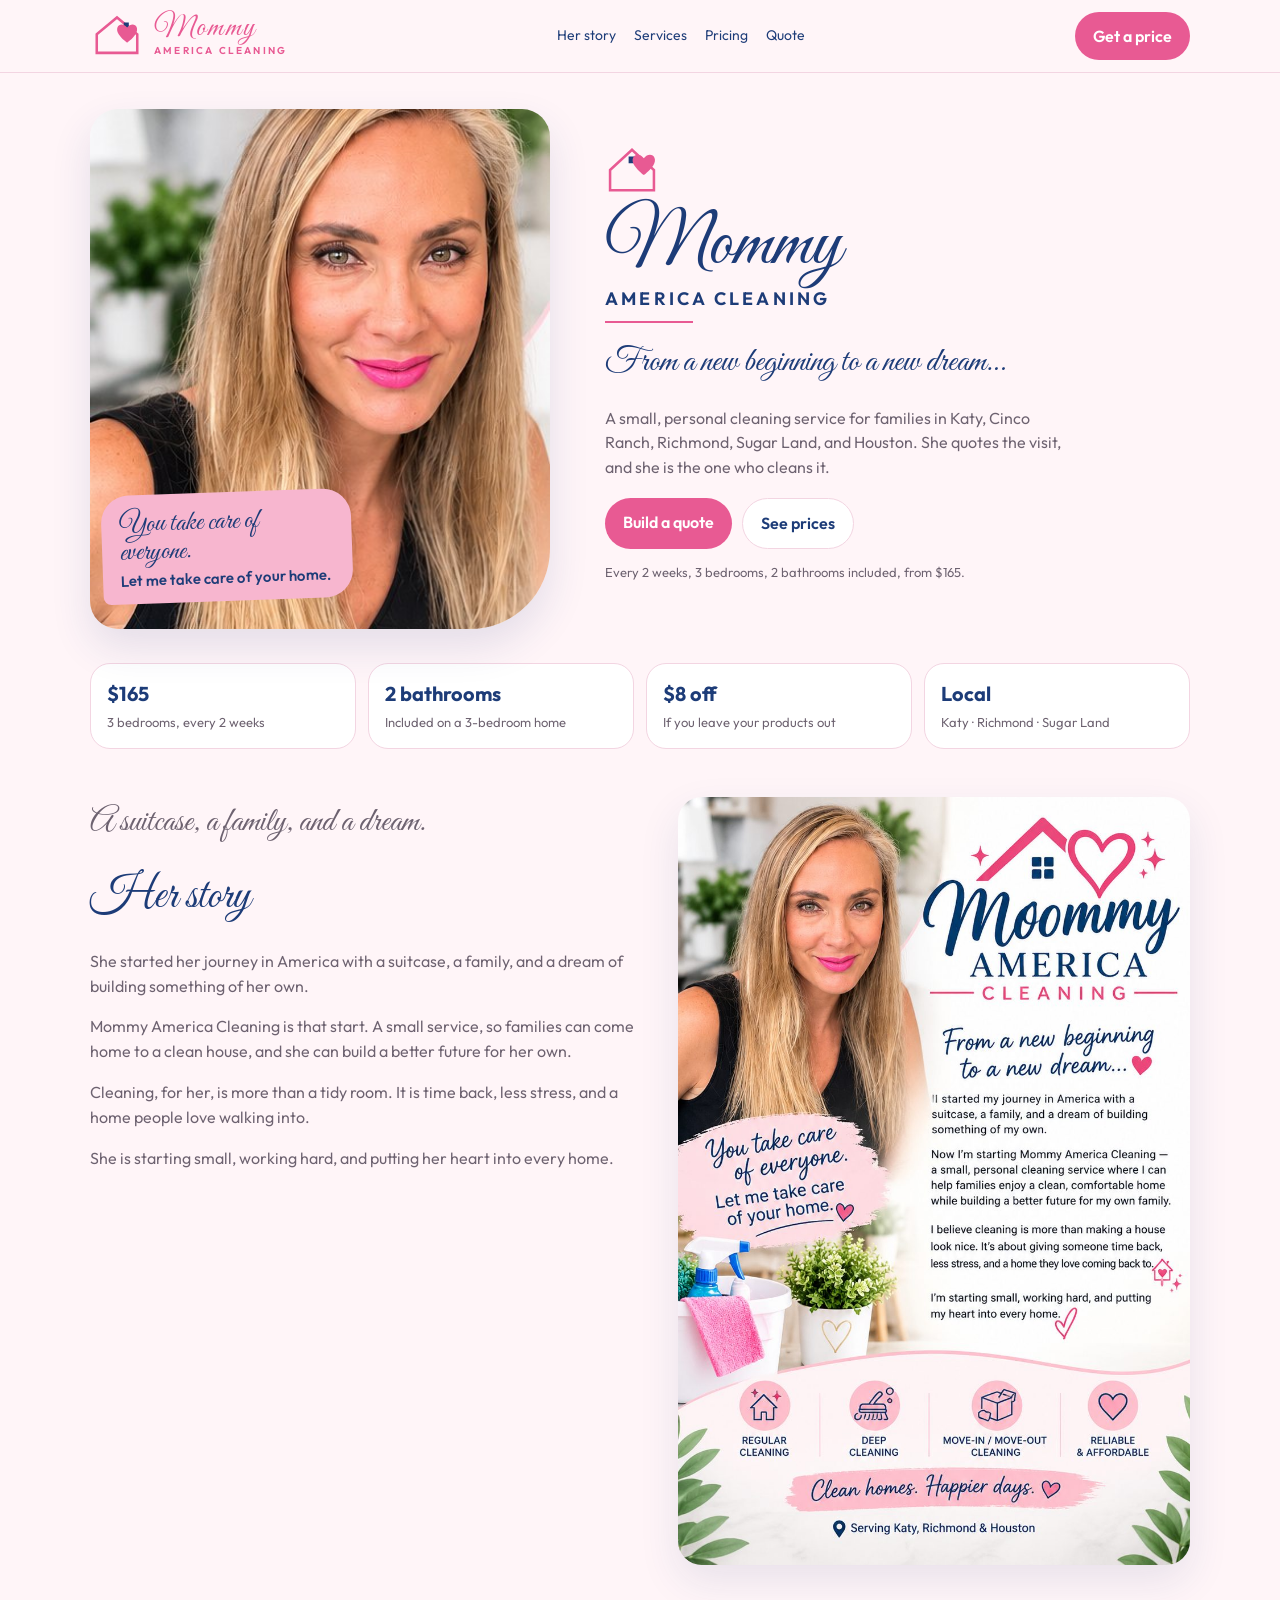
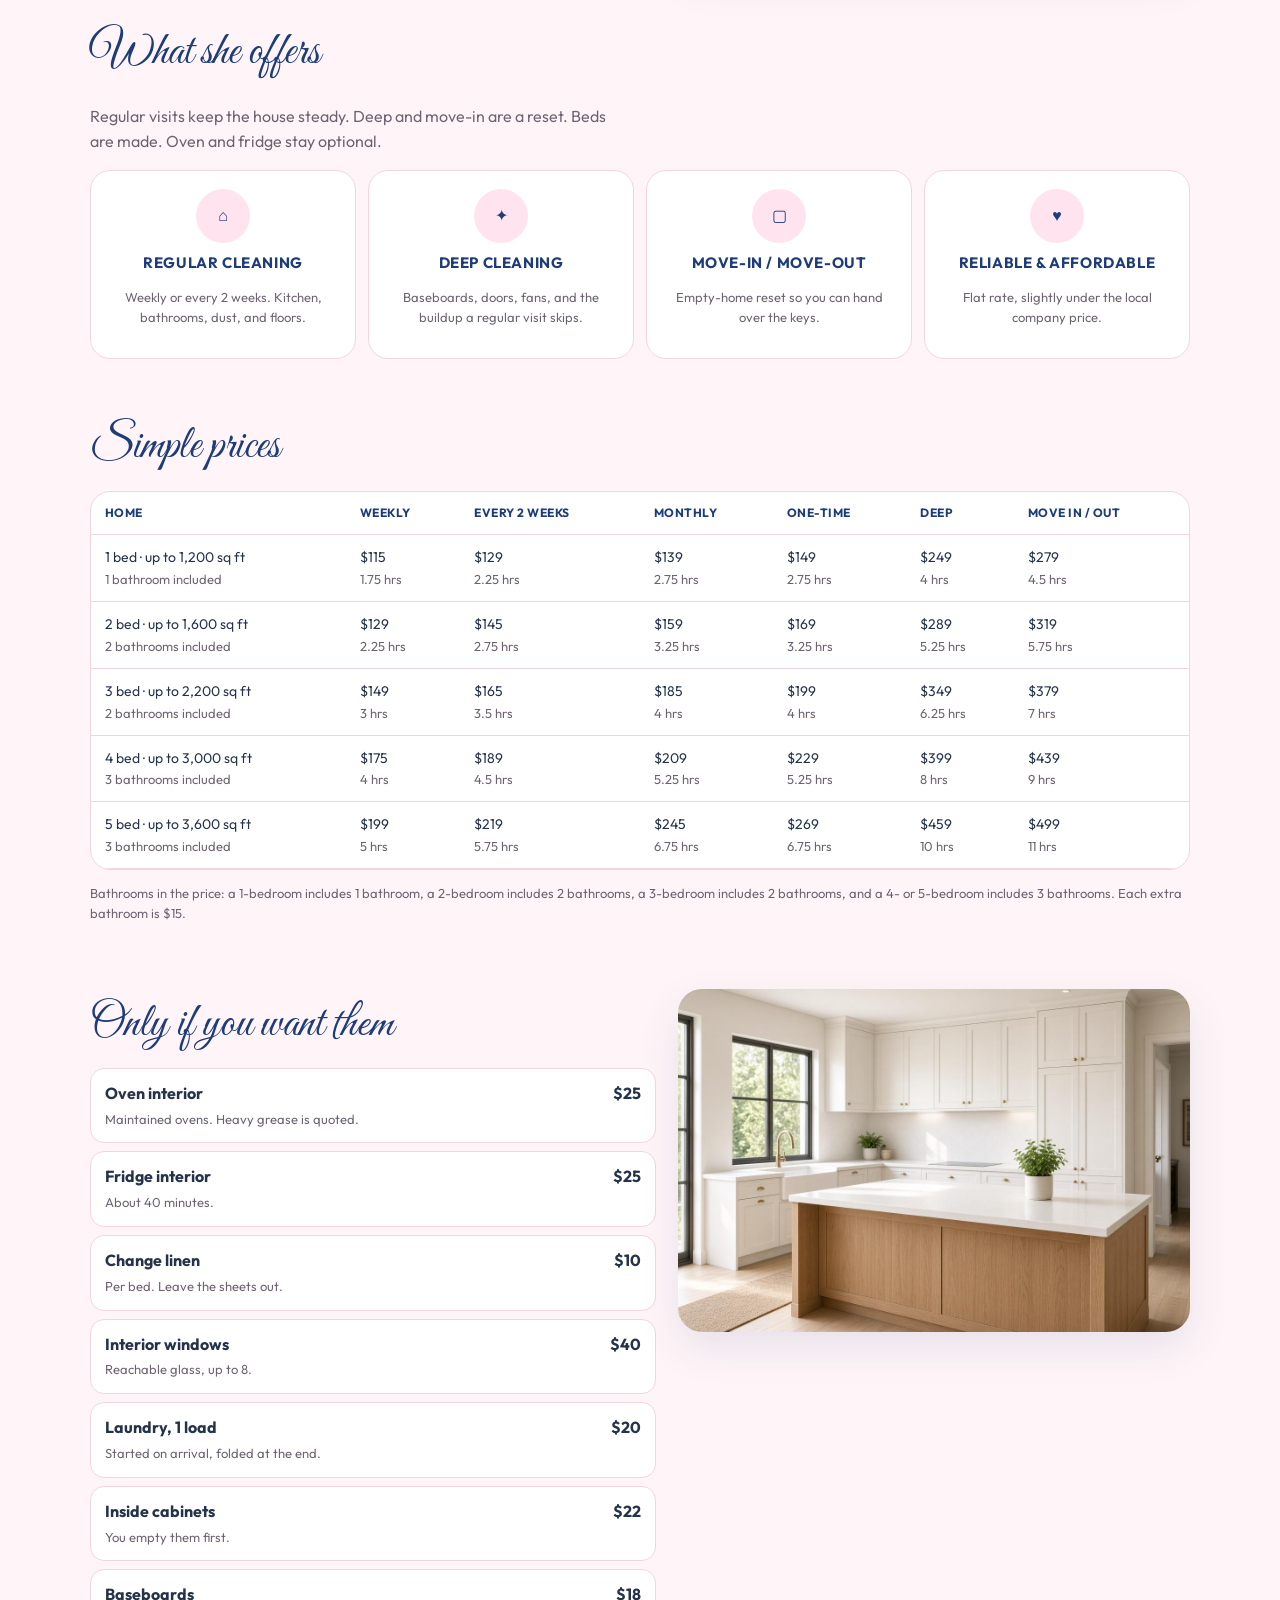
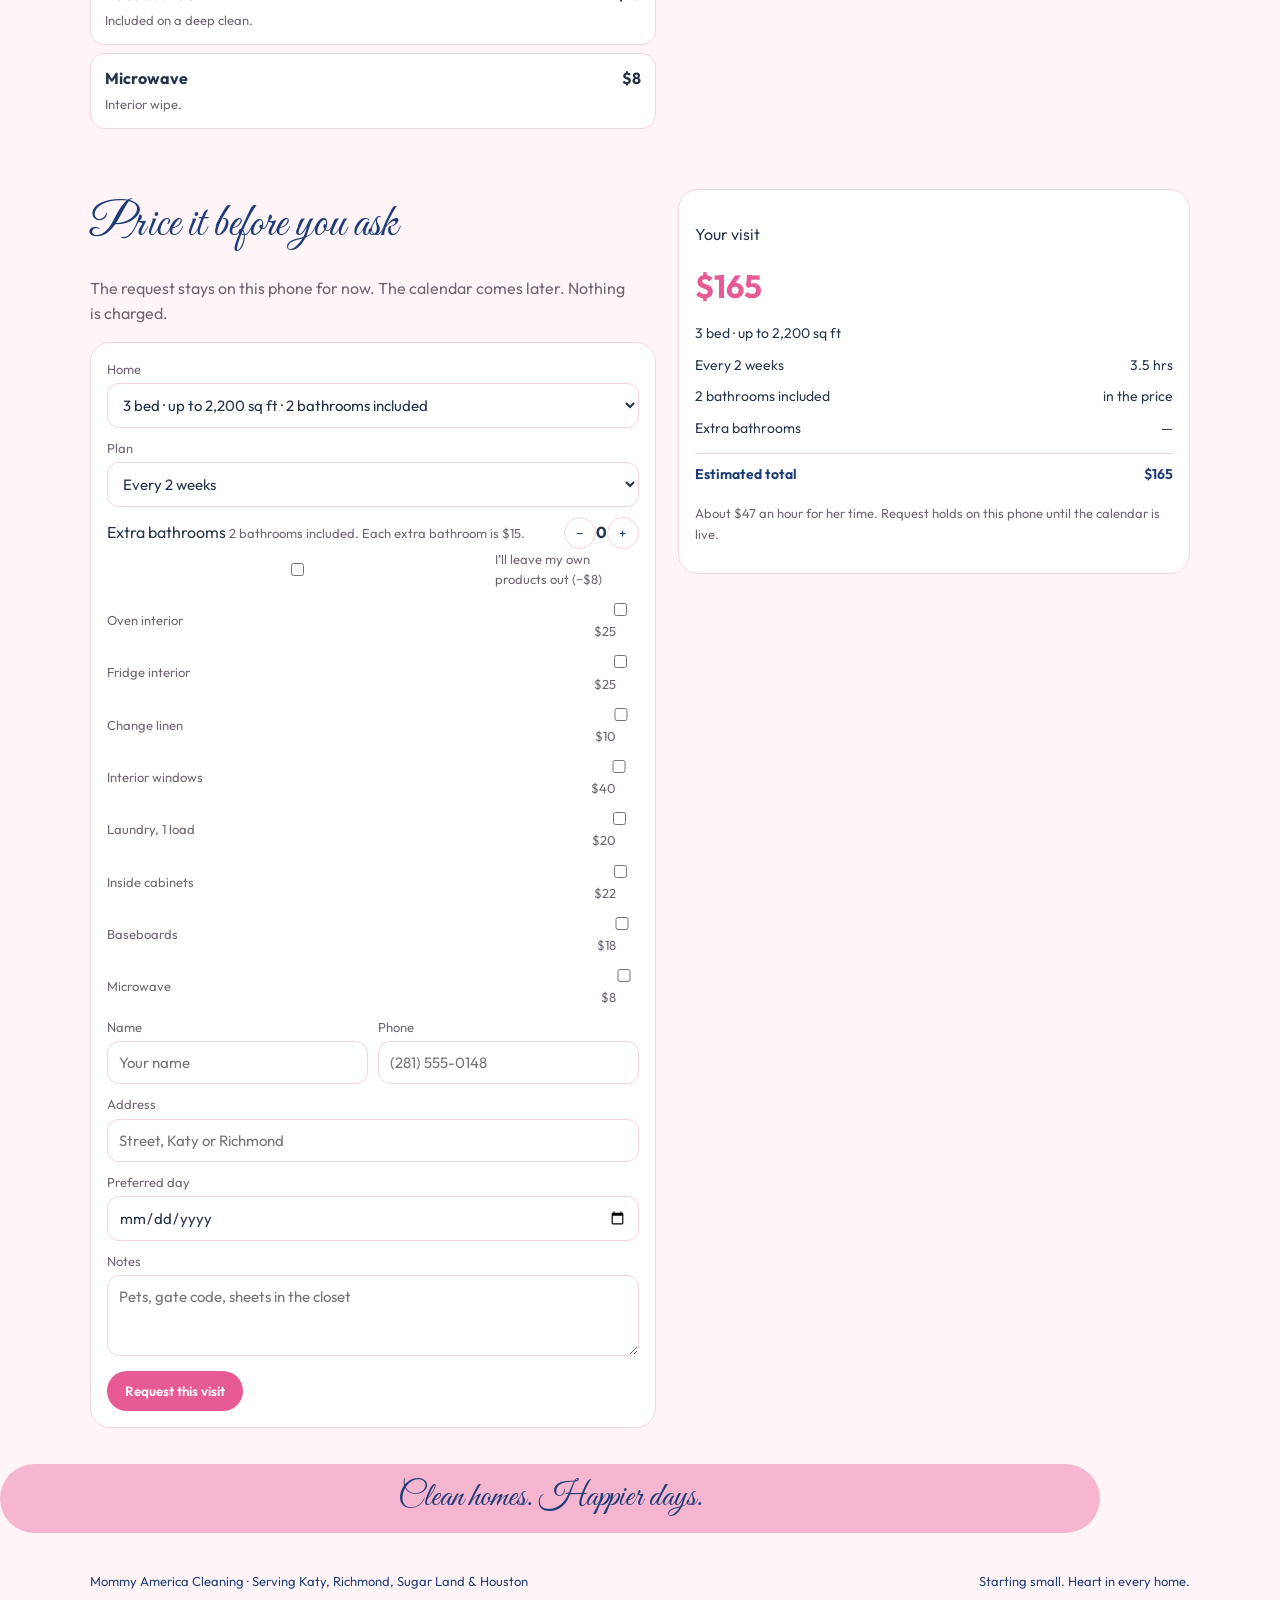
==== index.html @ f6c6588c "Theme the site to the Mommy America Cleaning flyer" ====
<!DOCTYPE html>
<html lang="en">
<head>
<meta charset="UTF-8" />
<meta name="viewport" content="width=device-width, initial-scale=1" />
<title>Mommy America Cleaning — Katy, Richmond, Sugar Land</title>
<meta name="description" content="A small personal cleaning service in Katy, Richmond, Sugar Land, and Houston. Regular, deep, and move-in cleaning by the person who shows up." />
<link rel="preconnect" href="https://fonts.googleapis.com" />
<link href="https://fonts.googleapis.com/css2?family=Great+Vibes&family=Outfit:wght@360;480;560;650&display=swap" rel="stylesheet" />
<link rel="stylesheet" href="styles.css" />
</head>
<body>
<header class="nav">
  <div class="wrap nav-inner">
    <a class="brand" href="#top">
      <svg class="mark" viewBox="0 0 64 64" aria-hidden="true"><path d="M8 30 32 10l24 20v22H8V30Z" fill="none" stroke="#e85a93" stroke-width="3"/><path d="M40 16h6v8h-6z" fill="#1d3c78"/><path d="M44 22c6-8 16-2 10 8-4 6-10 10-10 10s-6-4-10-10c-6-10 4-16 10-8Z" fill="#e85a93"/></svg>
      <span><strong>Mommy</strong><span>AMERICA CLEANING</span></span>
    </a>
    <nav class="links">
      <a href="#story">Her story</a>
      <a href="#plans">Services</a>
      <a href="#pricing">Pricing</a>
      <a href="#quote">Quote</a>
    </nav>
    <a class="btn pink" href="#quote">Get a price</a>
  </div>
</header>

<main id="top">
  <section class="hero wrap">
    <div class="portrait-wrap">
      <img class="portrait" src="images/lorraine-head.jpg" alt="Lorraine, Mommy America Cleaning" />
      <div class="bubble">You take care of everyone. <b>Let me take care of your home.</b></div>
    </div>
    <div>
      <svg class="mark" viewBox="0 0 64 64" aria-hidden="true"><path d="M6 32 32 8l26 24v24H6V32Z" fill="none" stroke="#e85a93" stroke-width="3"/><rect x="28" y="16" width="8" height="8" fill="#1d3c78"/><path d="M46 18c7-9 18-2 11 9-5 7-11 11-11 11s-6-4-11-11c-7-11 4-18 11-9Z" fill="#e85a93"/></svg>
      <h1>Mommy</h1>
      <p class="wordmark">AMERICA CLEANING</p>
      <hr class="rule" />
      <p class="script">From a new beginning to a new dream…</p>
      <p class="lede">A small, personal cleaning service for families in Katy, Cinco Ranch, Richmond, Sugar Land, and Houston. She quotes the visit, and she is the one who cleans it.</p>
      <div class="hero-actions">
        <a class="btn pink" href="#quote">Build a quote</a>
        <a class="btn ghost" href="#pricing">See prices</a>
      </div>
      <p class="fine">Every 2 weeks, 3 bedrooms, 2 bathrooms included, from $165.</p>
    </div>
  </section>

  <section class="wrap stats">
    <div><b>$165</b><span>3 bedrooms, every 2 weeks</span></div>
    <div><b>2 bathrooms</b><span>Included on a 3-bedroom home</span></div>
    <div><b>$8 off</b><span>If you leave your products out</span></div>
    <div><b>Local</b><span>Katy · Richmond · Sugar Land</span></div>
  </section>

  <section id="story" class="wrap story">
    <div>
      <p class="script">A suitcase, a family, and a dream.</p>
      <h2>Her story</h2>
      <p>She started her journey in America with a suitcase, a family, and a dream of building something of her own.</p>
      <p>Mommy America Cleaning is that start. A small service, so families can come home to a clean house, and she can build a better future for her own.</p>
      <p>Cleaning, for her, is more than a tidy room. It is time back, less stress, and a home people love walking into.</p>
      <p>She is starting small, working hard, and putting her heart into every home.</p>
    </div>
    <img class="flyer" src="images/flyer.jpg" alt="Mommy America Cleaning flyer" />
  </section>

  <section id="plans" class="wrap">
    <h2>What she offers</h2>
    <p class="sub">Regular visits keep the house steady. Deep and move-in are a reset. Beds are made. Oven and fridge stay optional.</p>
    <div class="plan-grid">
      <article class="card"><div class="icon">⌂</div><h3>REGULAR CLEANING</h3><p>Weekly or every 2 weeks. Kitchen, bathrooms, dust, and floors.</p></article>
      <article class="card"><div class="icon">✦</div><h3>DEEP CLEANING</h3><p>Baseboards, doors, fans, and the buildup a regular visit skips.</p></article>
      <article class="card"><div class="icon">▢</div><h3>MOVE-IN / MOVE-OUT</h3><p>Empty-home reset so you can hand over the keys.</p></article>
      <article class="card"><div class="icon">♥</div><h3>RELIABLE & AFFORDABLE</h3><p>Flat rate, slightly under the local company price.</p></article>
    </div>
  </section>

  <section id="pricing" class="wrap">
    <h2>Simple prices</h2>
    <div class="table-wrap">
      <table>
        <thead>
          <tr>
            <th>Home</th><th>Weekly</th><th>Every 2 weeks</th><th>Monthly</th><th>One-time</th><th>Deep</th><th>Move in / out</th>
          </tr>
        </thead>
        <tbody id="priceBody"></tbody>
      </table>
    </div>
    <p class="fine">Bathrooms in the price: a 1-bedroom includes 1 bathroom, a 2-bedroom includes 2 bathrooms, a 3-bedroom includes 2 bathrooms, and a 4- or 5-bedroom includes 3 bathrooms. Each extra bathroom is $15.</p>
  </section>

  <section id="addons" class="wrap split">
    <div>
      <h2>Only if you want them</h2>
      <div id="addonList"></div>
    </div>
    <img class="flyer" src="images/kitchen.jpg" alt="A clean kitchen" />
  </section>

  <section id="quote" class="wrap quote-shell">
    <div>
      <h2>Price it before you ask</h2>
      <p class="sub">The request stays on this phone for now. The calendar comes later. Nothing is charged.</p>
      <form id="quoteForm" class="panel">
        <label>Home<select id="home"></select></label>
        <label>Plan<select id="plan"></select></label>
        <div class="row">
          <span>Extra bathrooms <span class="fine" id="bathNote">2 bathrooms included.</span></span>
          <span class="stepper"><button type="button" id="bathMinus">−</button><b id="baths">0</b><button type="button" id="bathPlus">+</button></span>
        </div>
        <label class="check"><input type="checkbox" id="ownProducts" /> I’ll leave my own products out (−$8)</label>
        <div class="checks" id="addonChecks"></div>
        <div class="two">
          <label>Name<input id="name" required placeholder="Your name" /></label>
          <label>Phone<input id="phone" required placeholder="(281) 555-0148" /></label>
        </div>
        <label>Address<input id="address" required placeholder="Street, Katy or Richmond" /></label>
        <label>Preferred day<input id="day" type="date" /></label>
        <label>Notes<textarea id="notes" rows="3" placeholder="Pets, gate code, sheets in the closet"></textarea></label>
        <button class="btn pink" type="submit">Request this visit</button>
      </form>
    </div>
    <aside class="panel quote" id="summary"></aside>
  </section>

  <p class="wrap banner">Clean homes. Happier days.</p>
</main>
<footer class="wrap">
  <span>Mommy America Cleaning · Serving Katy, Richmond, Sugar Land & Houston</span>
  <span>Starting small. Heart in every home.</span>
</footer>
<div class="modal" id="modal"><div class="sheet"><p class="script">You’re on the list.</p><p id="confirm"></p><button class="btn pink" id="close">Done</button></div></div>
<script src="app.js"></script>
</body>
</html>
---- styles.css ----
:root {
  --navy: #1d3c78;
  --ink: #24324a;
  --pink: #e85a93;
  --pink-d: #d44780;
  --blush: #fff5f8;
  --paper: #fffdfd;
  --line: #f3d5e2;
  --muted: #6d6270;
}
* { box-sizing: border-box; }
html { scroll-behavior: smooth; }
body {
  margin: 0;
  color: var(--ink);
  background: var(--blush);
  font-family: Outfit, "Segoe UI", sans-serif;
  font-weight: 380;
  line-height: 1.55;
}
img { max-width: 100%; display: block; }
a { color: inherit; text-decoration: none; }
button, input, select, textarea { font-family: inherit; }
.wrap { width: min(1100px, calc(100% - 32px)); margin: 0 auto; }
.nav {
  position: sticky; top: 0; z-index: 10;
  background: rgba(255, 245, 248, .92);
  backdrop-filter: blur(12px);
  border-bottom: 1px solid var(--line);
}
.nav-inner { display: flex; align-items: center; justify-content: space-between; height: 72px; gap: 16px; }
.brand { display: flex; align-items: center; gap: 10px; color: var(--navy); }
.brand strong { font-family: "Great Vibes", cursive; font-size: 30px; font-weight: 400; line-height: 1; }
.brand span { display: block; letter-spacing: .22em; font-size: 10px; color: var(--pink); font-weight: 640; }
.links { display: flex; gap: 18px; color: var(--navy); font-size: 14px; }
.btn { border: 0; cursor: pointer; border-radius: 999px; padding: 12px 18px; font-weight: 600; display: inline-block; }
.pink { background: var(--pink); color: white; }
.pink:hover { background: var(--pink-d); }
.ghost { background: white; border: 1px solid var(--line); color: var(--navy); }
.hero { display: grid; grid-template-columns: .9fr 1.1fr; gap: 36px; align-items: center; padding: 36px 0 12px; }
.mark { width: 54px; height: 54px; }
h1, h2 { font-family: "Great Vibes", cursive; font-weight: 400; color: var(--navy); }
h1 { font-size: clamp(52px, 6vw, 78px); line-height: .9; margin: 8px 0 4px; }
.wordmark { font-family: Outfit, sans-serif; letter-spacing: .18em; font-weight: 650; font-size: 18px; color: var(--navy); margin: 0; }
.rule { width: 88px; height: 2px; background: var(--pink); border: 0; margin: 8px 0 14px; }
.script { font-family: "Great Vibes", cursive; color: var(--navy); font-size: 34px; margin: 0 0 12px; }
.lede { color: var(--muted); max-width: 460px; }
.hero-actions { display: flex; gap: 10px; flex-wrap: wrap; margin: 18px 0 8px; }
.fine { color: var(--muted); font-size: 13px; }
.portrait-wrap { position: relative; }
.portrait {
  width: min(100%, 460px);
  border-radius: 28px 28px 80px 28px;
  object-fit: cover;
  height: 520px;
  box-shadow: 0 18px 40px rgba(29, 60, 120, .12);
}
.bubble {
  position: absolute; left: 12px; bottom: 28px; max-width: 250px;
  background: #f7b6cf; color: var(--navy);
  border-radius: 28px 28px 28px 8px;
  padding: 16px 18px;
  font-family: "Great Vibes", cursive;
  font-size: 28px;
  line-height: 1;
  transform: rotate(-2deg);
}
.bubble b { font-family: Outfit, sans-serif; font-size: 15px; font-weight: 560; display: block; margin-top: 6px; }
.stats { display: grid; grid-template-columns: repeat(4, 1fr); gap: 12px; padding: 22px 0; }
.stats div, .card, .panel { background: white; border: 1px solid var(--line); border-radius: 20px; }
.stats div { padding: 14px 16px; }
.stats b { display: block; color: var(--navy); font-size: 20px; }
.stats span { color: var(--muted); font-size: 13px; }
section { padding: 26px 0; }
h2 { font-size: 46px; margin: 0 0 8px; }
.sub { color: var(--muted); max-width: 540px; }
.plan-grid { display: grid; grid-template-columns: repeat(4, 1fr); gap: 12px; }
.card { padding: 18px 16px; text-align: center; }
.card .icon { width: 54px; height: 54px; margin: 0 auto 8px; border-radius: 50%; background: #ffe4ef; display: grid; place-items: center; color: var(--navy); }
.card h3 { margin: 0 0 6px; font-size: 15px; letter-spacing: .04em; color: var(--navy); }
.card p { color: var(--muted); font-size: 13px; }
.table-wrap { overflow-x: auto; background: white; border: 1px solid var(--line); border-radius: 20px; }
table { width: 100%; border-collapse: collapse; font-size: 14px; }
th, td { padding: 12px 14px; text-align: left; border-bottom: 1px solid var(--line); white-space: nowrap; }
th { color: var(--navy); font-size: 12px; letter-spacing: .04em; text-transform: uppercase; }
.split, .quote-shell, .story { display: grid; grid-template-columns: 1.05fr .95fr; gap: 22px; align-items: start; }
.addon { display: flex; justify-content: space-between; gap: 12px; background: white; border: 1px solid var(--line); border-radius: 14px; padding: 12px 14px; margin-bottom: 8px; }
.flyer { border-radius: 24px; width: 100%; box-shadow: 0 16px 40px rgba(29, 60, 120, .1); }
.panel { padding: 16px; }
label { display: block; font-size: 13px; color: var(--muted); margin-bottom: 10px; }
input, select, textarea { width: 100%; margin-top: 4px; border: 1px solid var(--line); border-radius: 12px; padding: 11px; font-size: 15px; color: var(--ink); background: white; }
.two { display: grid; grid-template-columns: 1fr 1fr; gap: 10px; }
.row, .check, .checks label { display: flex; justify-content: space-between; align-items: center; gap: 8px; }
.stepper button { width: 32px; height: 32px; border-radius: 50%; border: 1px solid var(--line); background: white; cursor: pointer; color: var(--navy); }
.quote { position: sticky; top: 88px; }
.quote h3 { font-family: Outfit, sans-serif; font-size: 32px; margin: 6px 0; color: var(--pink); }
.line { display: flex; justify-content: space-between; gap: 8px; font-size: 14px; padding: 5px 0; }
.total { border-top: 1px solid var(--line); margin-top: 8px; padding-top: 10px; font-weight: 650; color: var(--navy); }
.story p { color: var(--muted); }
.banner {
  margin: 10px 0 28px;
  background: #f7b6cf;
  color: var(--navy);
  text-align: center;
  border-radius: 999px;
  font-family: "Great Vibes", cursive;
  font-size: 34px;
  padding: 8px 18px;
}
footer { display: flex; justify-content: space-between; gap: 12px; flex-wrap: wrap; color: var(--navy); font-size: 13px; padding: 10px 0 36px; }
.modal { position: fixed; inset: 0; background: rgba(29, 60, 120, .4); display: none; place-items: center; padding: 18px; }
.modal.on { display: grid; }
.sheet { background: white; border-radius: 22px; padding: 22px; width: min(460px, 100%); }
@media (max-width: 860px) {
  .links { display: none; }
  .hero, .stats, .plan-grid, .split, .quote-shell, .story, .two { grid-template-columns: 1fr; }
  .portrait { height: 420px; }
  .quote { position: static; }
  .plan-grid { grid-template-columns: 1fr 1fr; }
}
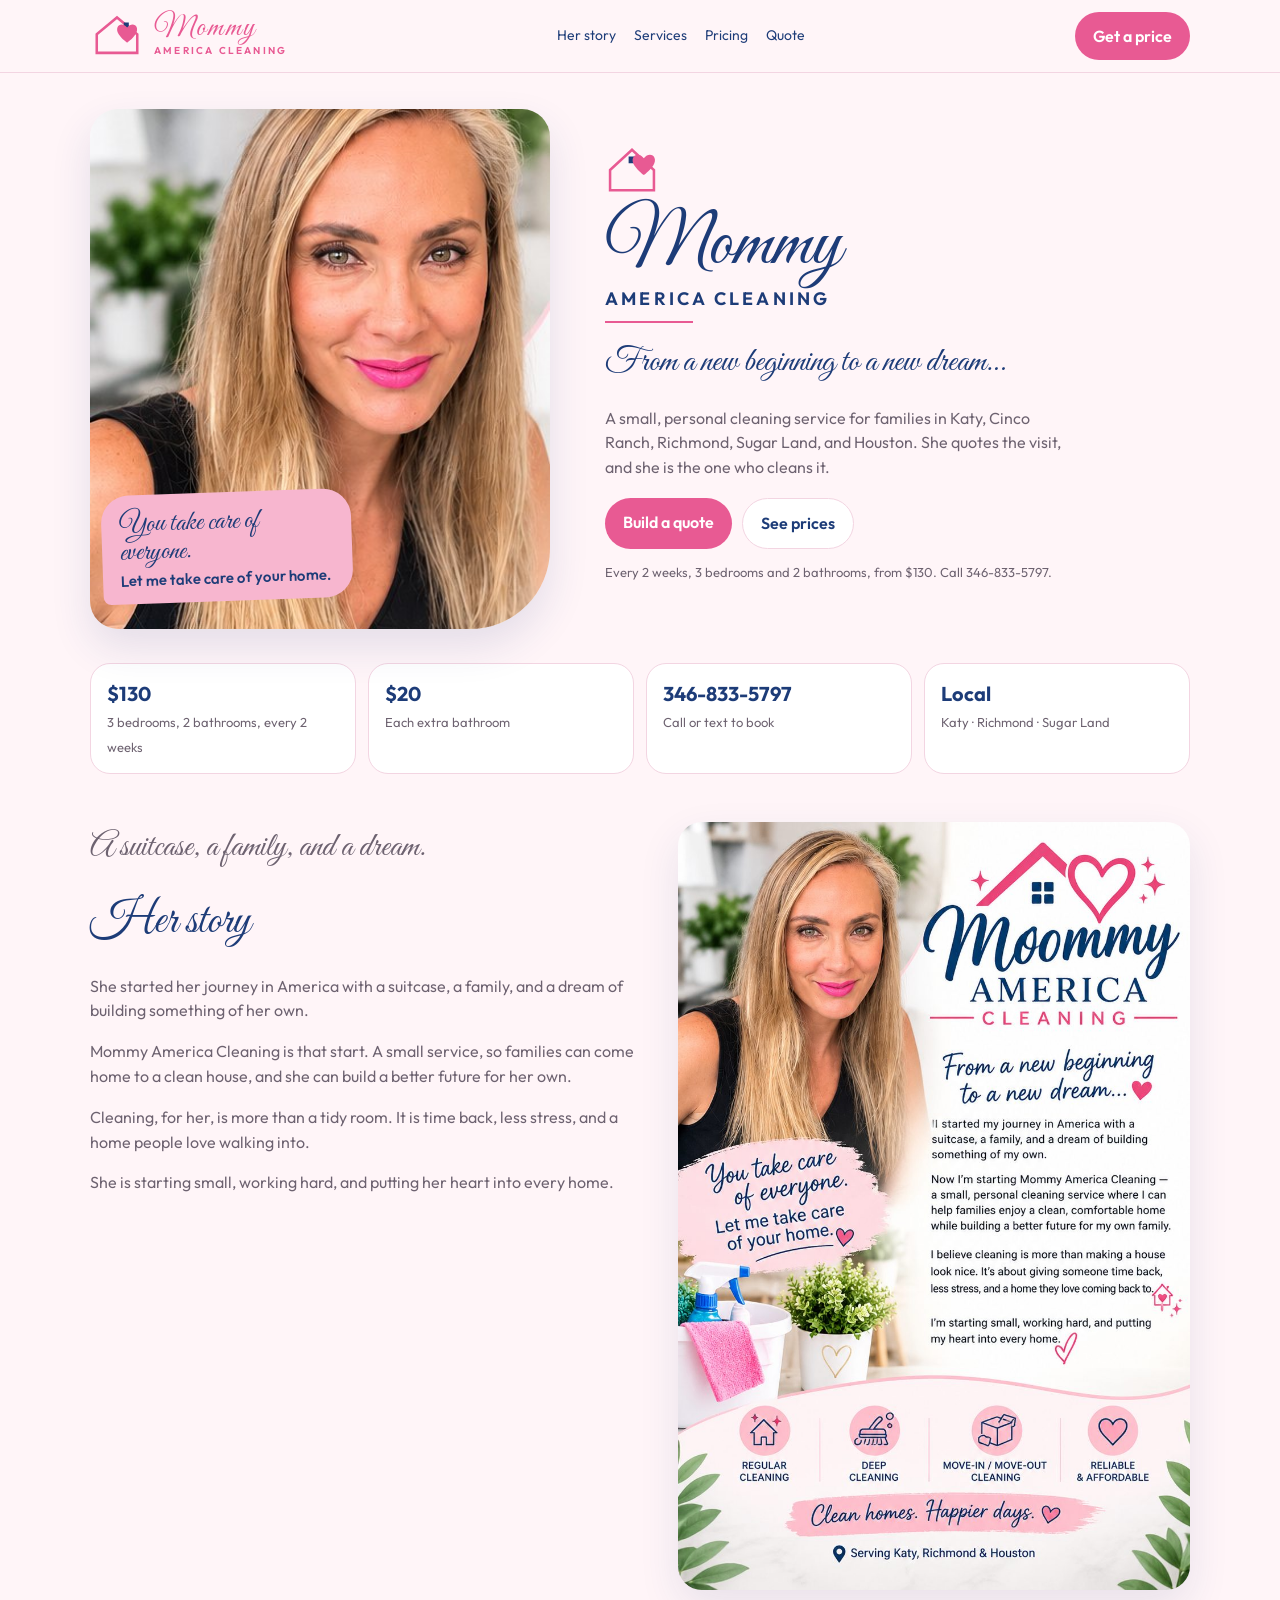
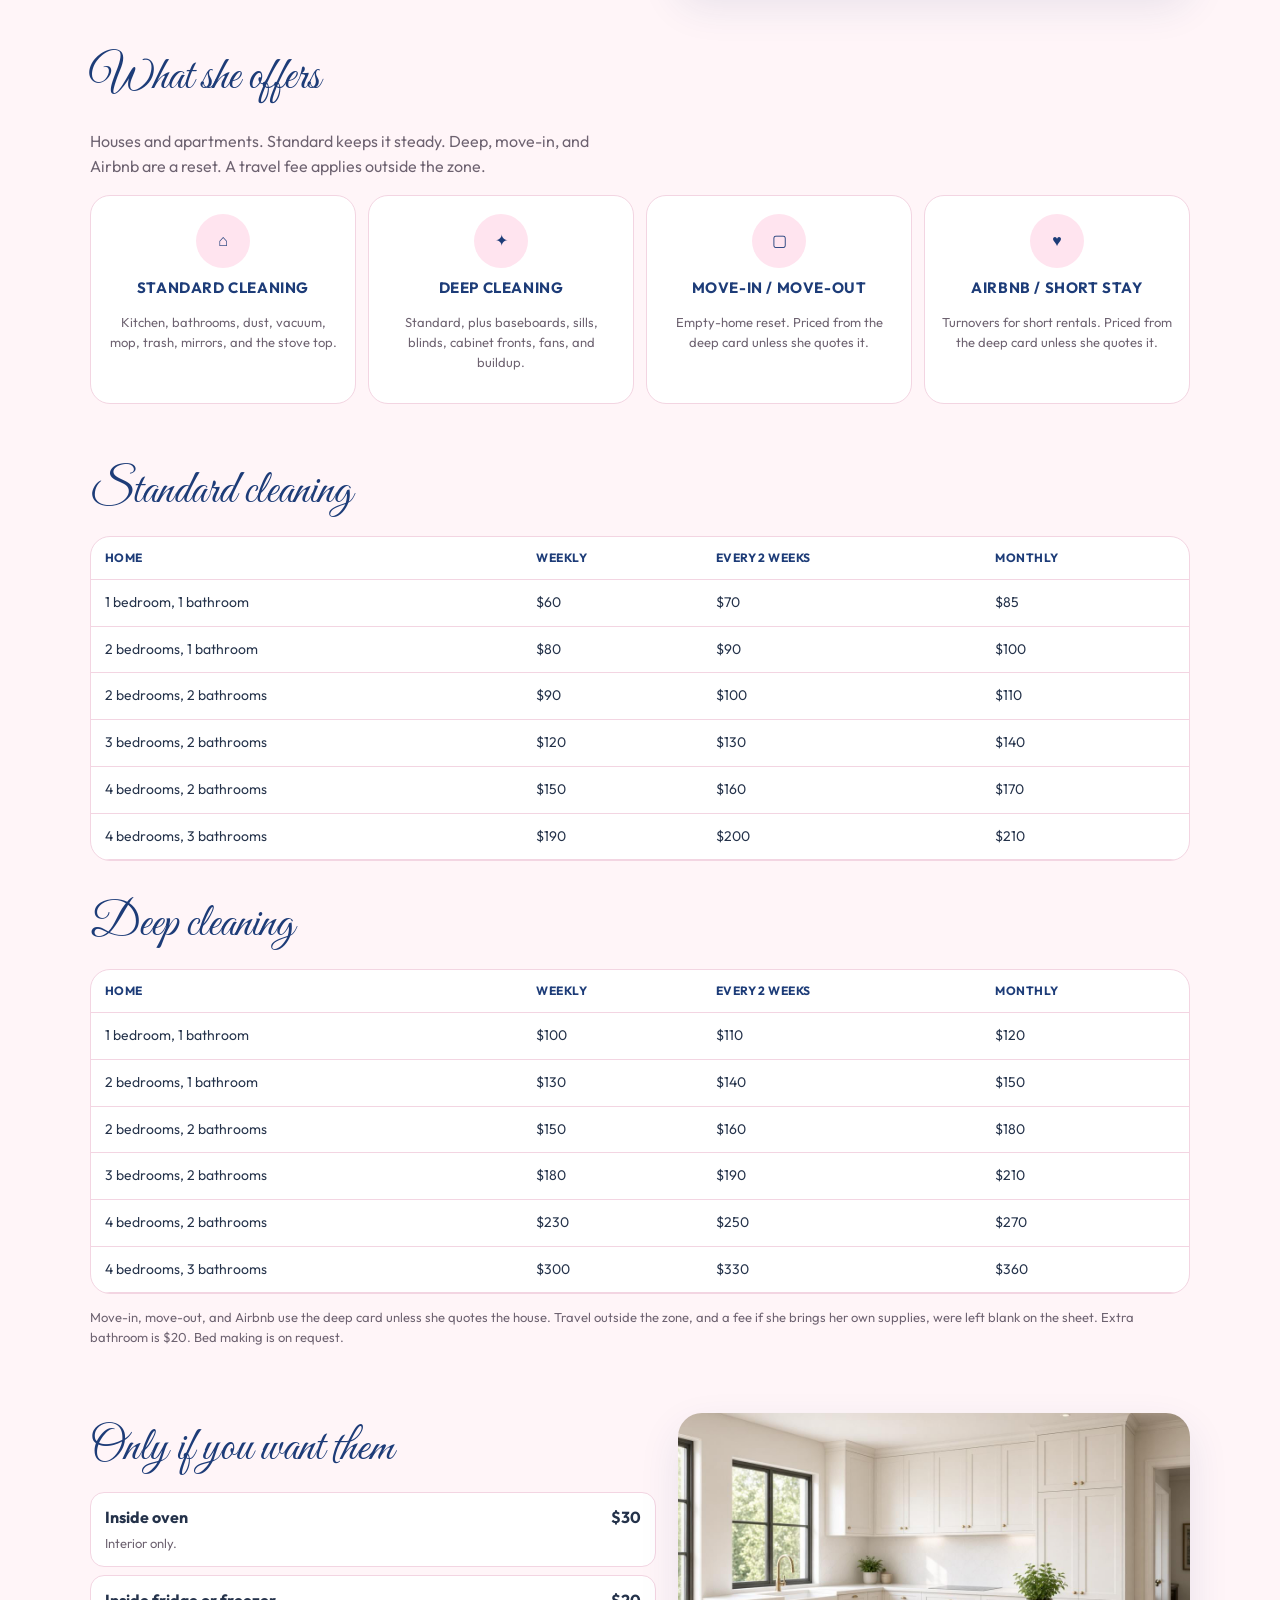
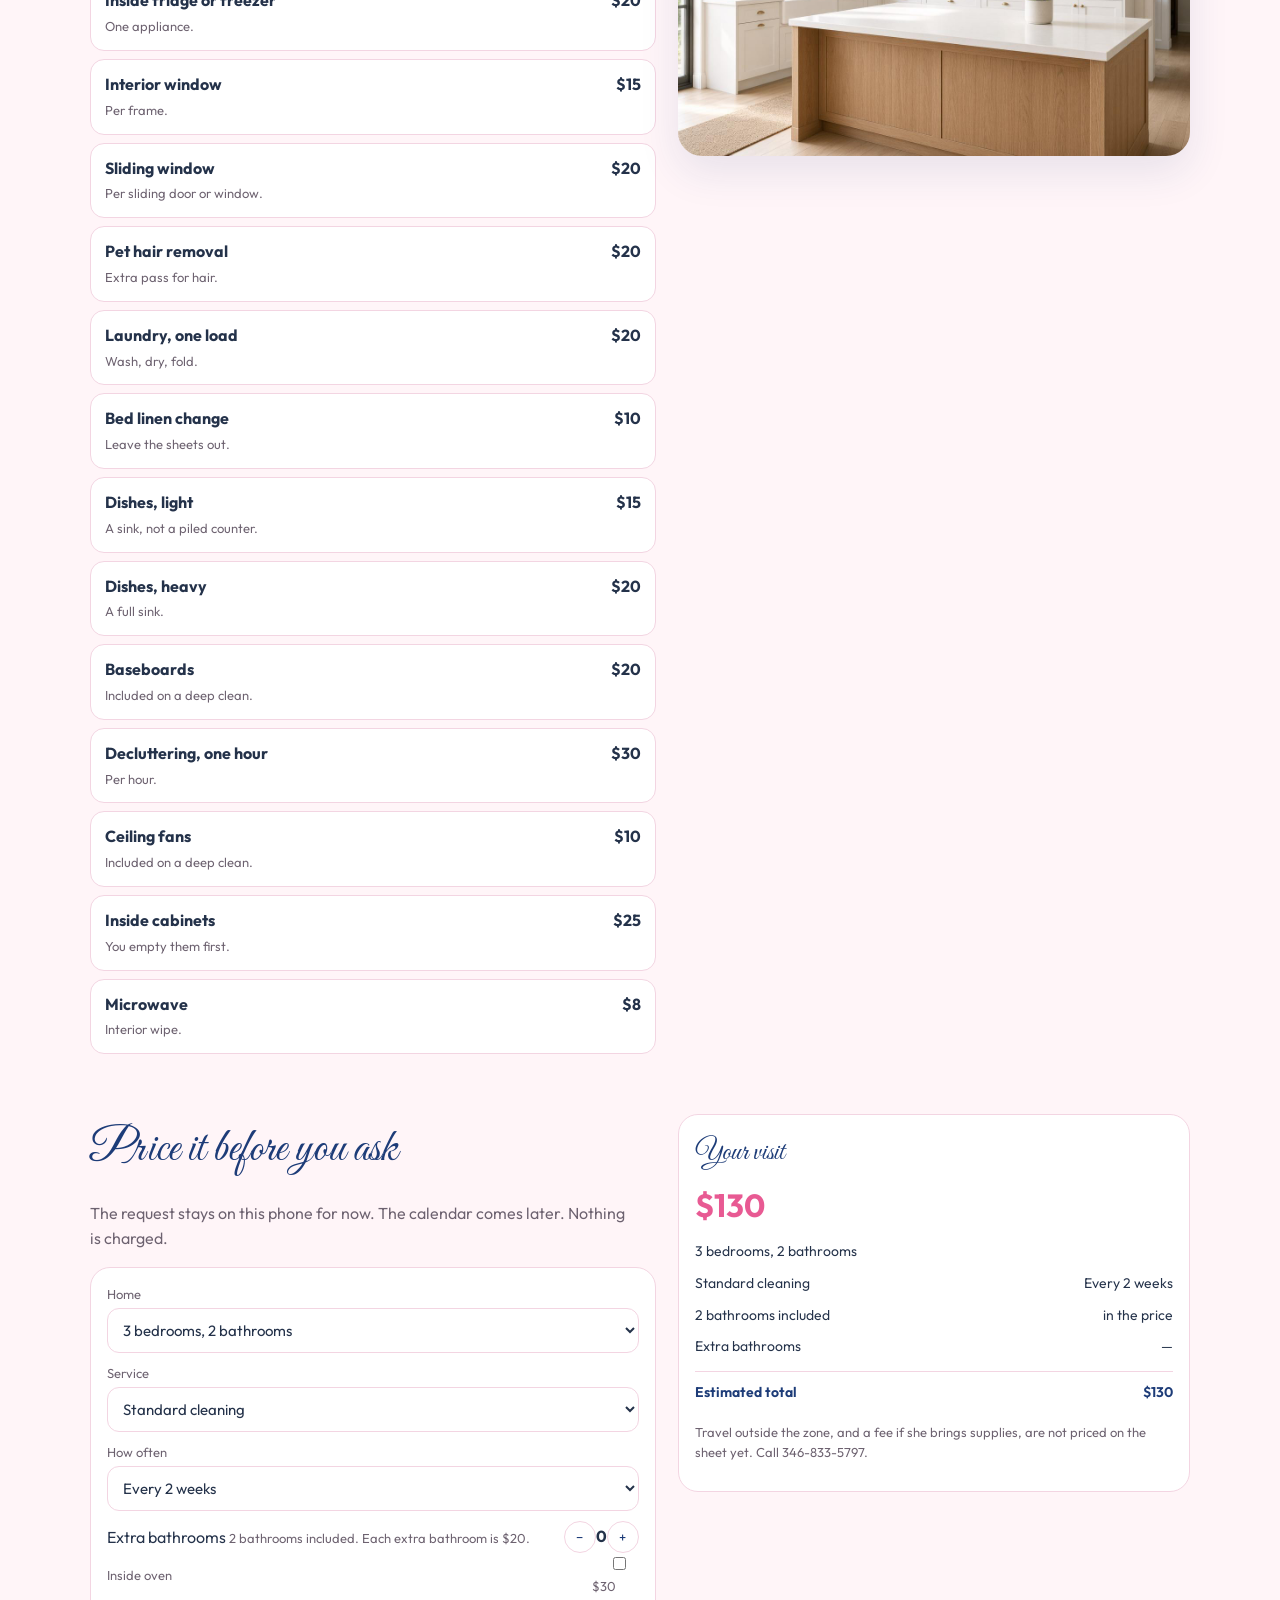
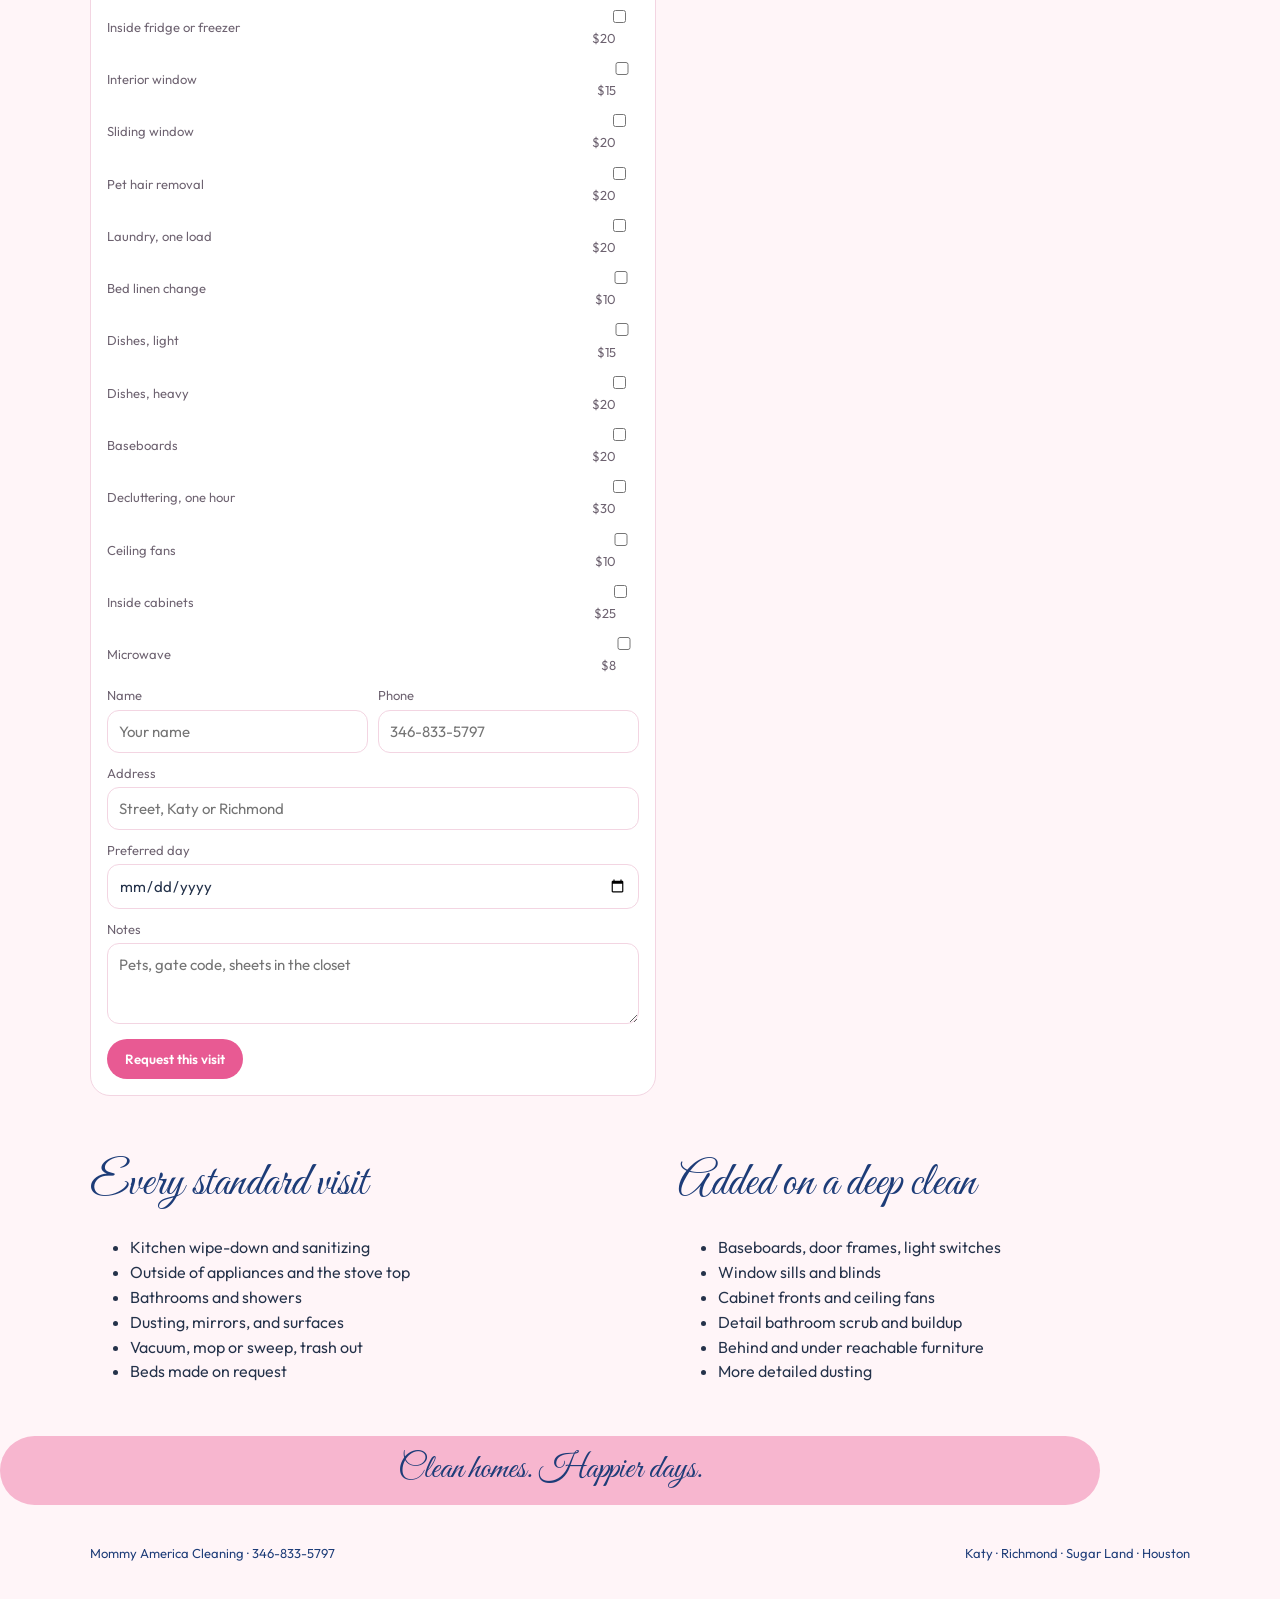
==== commit 92bf645e: "Use handwritten Mommy America rates and add-ons" ====
--- a/index.html
+++ b/index.html
@@ -43,14 +43,14 @@
         <a class="btn pink" href="#quote">Build a quote</a>
         <a class="btn ghost" href="#pricing">See prices</a>
       </div>
-      <p class="fine">Every 2 weeks, 3 bedrooms, 2 bathrooms included, from $165.</p>
+      <p class="fine">Every 2 weeks, 3 bedrooms and 2 bathrooms, from $130. Call 346-833-5797.</p>
     </div>
   </section>
 
   <section class="wrap stats">
-    <div><b>$165</b><span>3 bedrooms, every 2 weeks</span></div>
-    <div><b>2 bathrooms</b><span>Included on a 3-bedroom home</span></div>
-    <div><b>$8 off</b><span>If you leave your products out</span></div>
+    <div><b>$130</b><span>3 bedrooms, 2 bathrooms, every 2 weeks</span></div>
+    <div><b>$20</b><span>Each extra bathroom</span></div>
+    <div><b>346-833-5797</b><span>Call or text to book</span></div>
     <div><b>Local</b><span>Katy · Richmond · Sugar Land</span></div>
   </section>
 
@@ -68,28 +68,31 @@
 
   <section id="plans" class="wrap">
     <h2>What she offers</h2>
-    <p class="sub">Regular visits keep the house steady. Deep and move-in are a reset. Beds are made. Oven and fridge stay optional.</p>
+    <p class="sub">Houses and apartments. Standard keeps it steady. Deep, move-in, and Airbnb are a reset. A travel fee applies outside the zone.</p>
     <div class="plan-grid">
-      <article class="card"><div class="icon">⌂</div><h3>REGULAR CLEANING</h3><p>Weekly or every 2 weeks. Kitchen, bathrooms, dust, and floors.</p></article>
-      <article class="card"><div class="icon">✦</div><h3>DEEP CLEANING</h3><p>Baseboards, doors, fans, and the buildup a regular visit skips.</p></article>
-      <article class="card"><div class="icon">▢</div><h3>MOVE-IN / MOVE-OUT</h3><p>Empty-home reset so you can hand over the keys.</p></article>
-      <article class="card"><div class="icon">♥</div><h3>RELIABLE & AFFORDABLE</h3><p>Flat rate, slightly under the local company price.</p></article>
+      <article class="card"><div class="icon">⌂</div><h3>STANDARD CLEANING</h3><p>Kitchen, bathrooms, dust, vacuum, mop, trash, mirrors, and the stove top.</p></article>
+      <article class="card"><div class="icon">✦</div><h3>DEEP CLEANING</h3><p>Standard, plus baseboards, sills, blinds, cabinet fronts, fans, and buildup.</p></article>
+      <article class="card"><div class="icon">▢</div><h3>MOVE-IN / MOVE-OUT</h3><p>Empty-home reset. Priced from the deep card unless she quotes it.</p></article>
+      <article class="card"><div class="icon">♥</div><h3>AIRBNB / SHORT STAY</h3><p>Turnovers for short rentals. Priced from the deep card unless she quotes it.</p></article>
     </div>
   </section>
 
   <section id="pricing" class="wrap">
-    <h2>Simple prices</h2>
+    <h2>Standard cleaning</h2>
     <div class="table-wrap">
       <table>
-        <thead>
-          <tr>
-            <th>Home</th><th>Weekly</th><th>Every 2 weeks</th><th>Monthly</th><th>One-time</th><th>Deep</th><th>Move in / out</th>
-          </tr>
-        </thead>
-        <tbody id="priceBody"></tbody>
+        <thead id="standardHead"></thead>
+        <tbody id="standardBody"></tbody>
       </table>
     </div>
-    <p class="fine">Bathrooms in the price: a 1-bedroom includes 1 bathroom, a 2-bedroom includes 2 bathrooms, a 3-bedroom includes 2 bathrooms, and a 4- or 5-bedroom includes 3 bathrooms. Each extra bathroom is $15.</p>
+    <h2 style="margin-top:28px">Deep cleaning</h2>
+    <div class="table-wrap">
+      <table>
+        <thead id="deepHead"></thead>
+        <tbody id="deepBody"></tbody>
+      </table>
+    </div>
+    <p class="fine">Move-in, move-out, and Airbnb use the deep card unless she quotes the house. Travel outside the zone, and a fee if she brings her own supplies, were left blank on the sheet. Extra bathroom is $20. Bed making is on request.</p>
   </section>
 
   <section id="addons" class="wrap split">
@@ -106,16 +109,16 @@
       <p class="sub">The request stays on this phone for now. The calendar comes later. Nothing is charged.</p>
       <form id="quoteForm" class="panel">
         <label>Home<select id="home"></select></label>
-        <label>Plan<select id="plan"></select></label>
+        <label>Service<select id="kind"></select></label>
+        <label>How often<select id="freq"></select></label>
         <div class="row">
           <span>Extra bathrooms <span class="fine" id="bathNote">2 bathrooms included.</span></span>
           <span class="stepper"><button type="button" id="bathMinus">−</button><b id="baths">0</b><button type="button" id="bathPlus">+</button></span>
         </div>
-        <label class="check"><input type="checkbox" id="ownProducts" /> I’ll leave my own products out (−$8)</label>
         <div class="checks" id="addonChecks"></div>
         <div class="two">
           <label>Name<input id="name" required placeholder="Your name" /></label>
-          <label>Phone<input id="phone" required placeholder="(281) 555-0148" /></label>
+          <label>Phone<input id="phone" required placeholder="346-833-5797" /></label>
         </div>
         <label>Address<input id="address" required placeholder="Street, Katy or Richmond" /></label>
         <label>Preferred day<input id="day" type="date" /></label>
@@ -126,11 +129,35 @@
     <aside class="panel quote" id="summary"></aside>
   </section>
 
+  <section class="wrap split">
+    <div>
+      <h2>Every standard visit</h2>
+      <ul>
+        <li>Kitchen wipe-down and sanitizing</li>
+        <li>Outside of appliances and the stove top</li>
+        <li>Bathrooms and showers</li>
+        <li>Dusting, mirrors, and surfaces</li>
+        <li>Vacuum, mop or sweep, trash out</li>
+        <li>Beds made on request</li>
+      </ul>
+    </div>
+    <div>
+      <h2>Added on a deep clean</h2>
+      <ul>
+        <li>Baseboards, door frames, light switches</li>
+        <li>Window sills and blinds</li>
+        <li>Cabinet fronts and ceiling fans</li>
+        <li>Detail bathroom scrub and buildup</li>
+        <li>Behind and under reachable furniture</li>
+        <li>More detailed dusting</li>
+      </ul>
+    </div>
+  </section>
+</main>
   <p class="wrap banner">Clean homes. Happier days.</p>
-</main>
 <footer class="wrap">
-  <span>Mommy America Cleaning · Serving Katy, Richmond, Sugar Land & Houston</span>
-  <span>Starting small. Heart in every home.</span>
+  <span>Mommy America Cleaning · 346-833-5797</span>
+  <span>Katy · Richmond · Sugar Land · Houston</span>
 </footer>
 <div class="modal" id="modal"><div class="sheet"><p class="script">You’re on the list.</p><p id="confirm"></p><button class="btn pink" id="close">Done</button></div></div>
 <script src="app.js"></script>
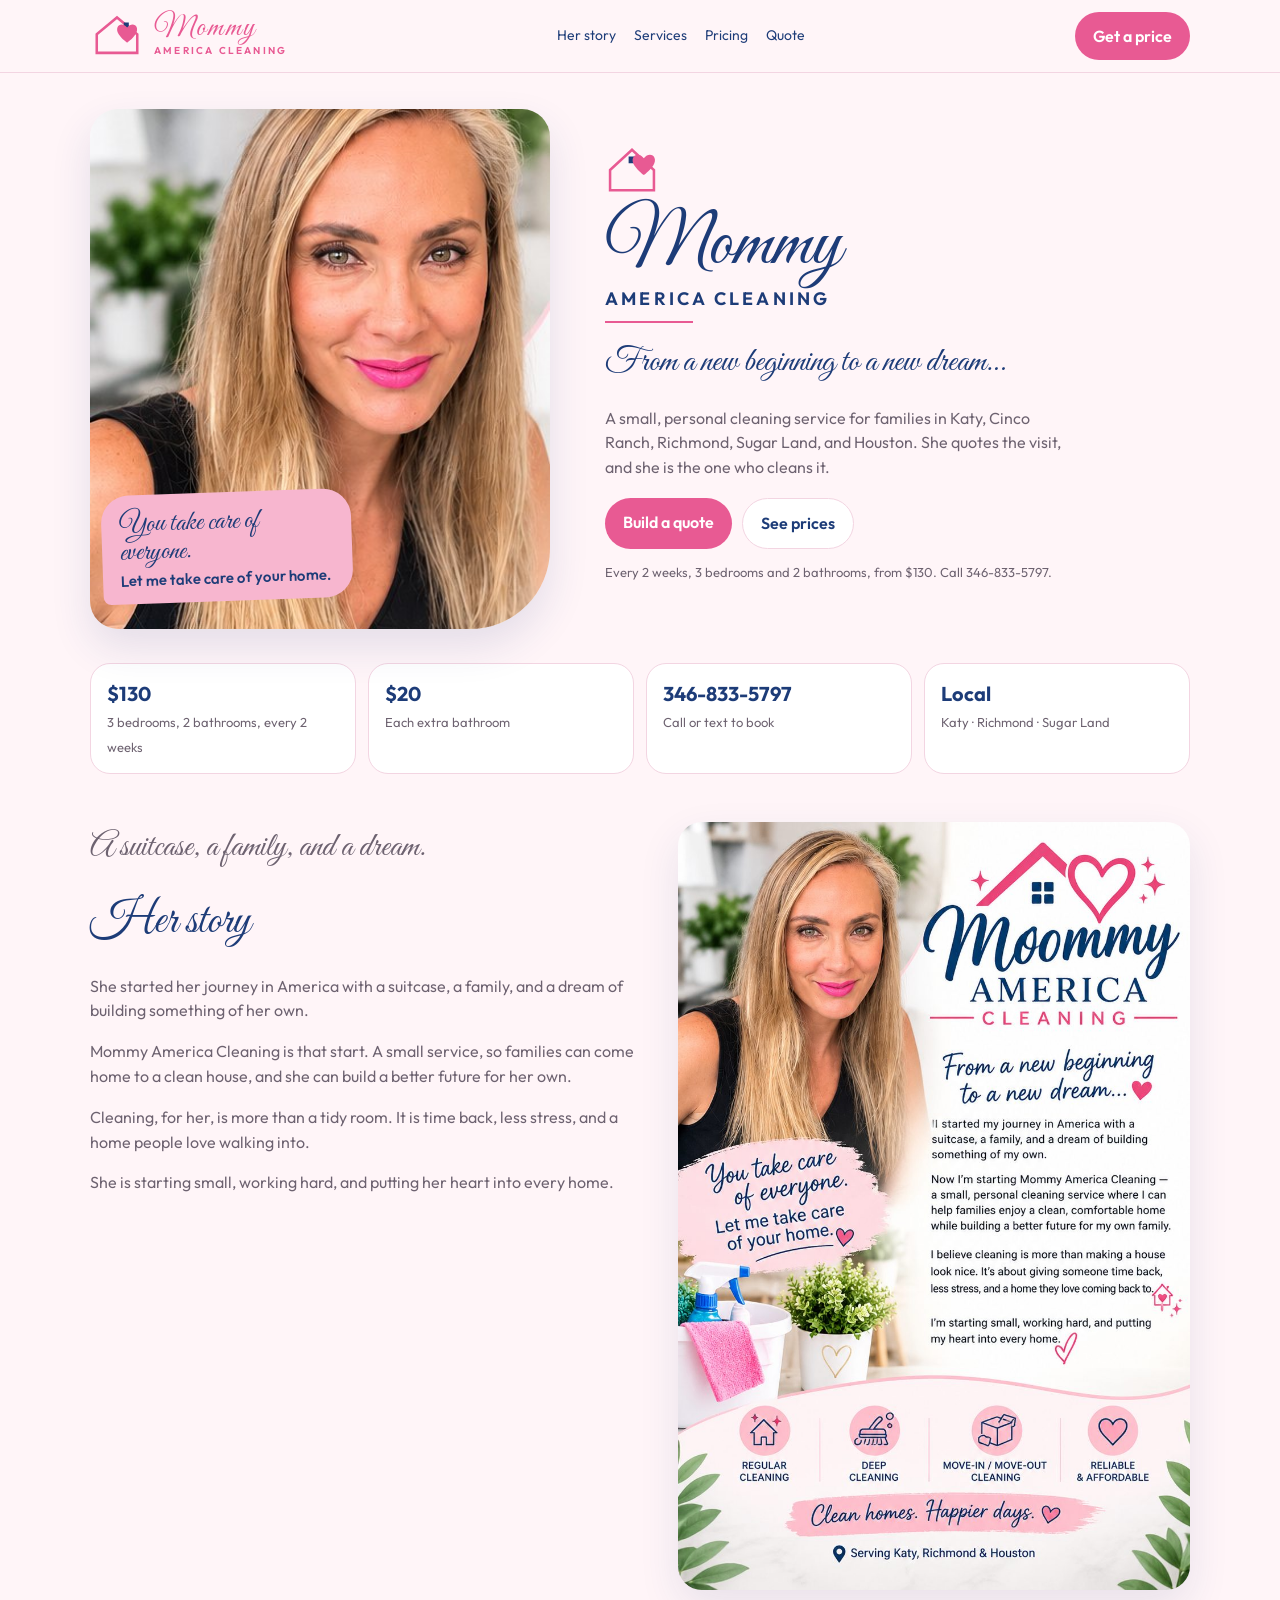
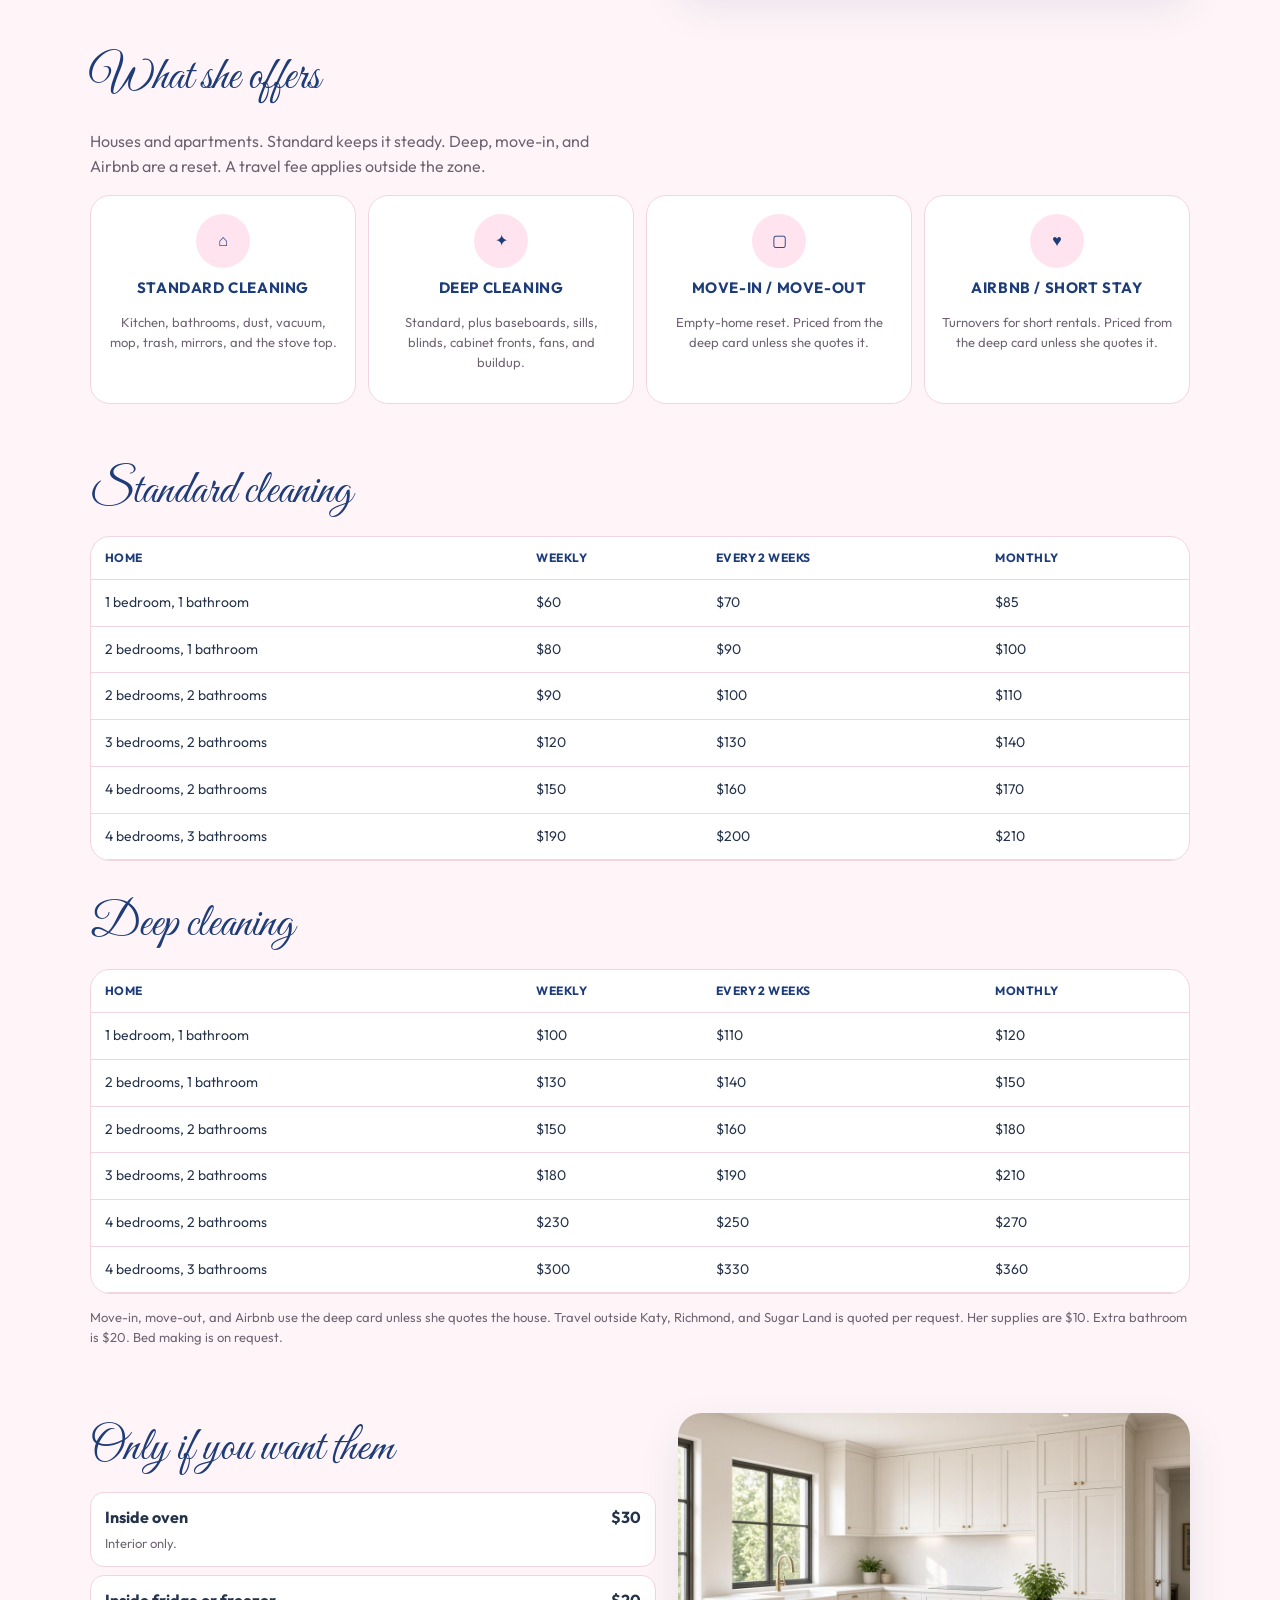
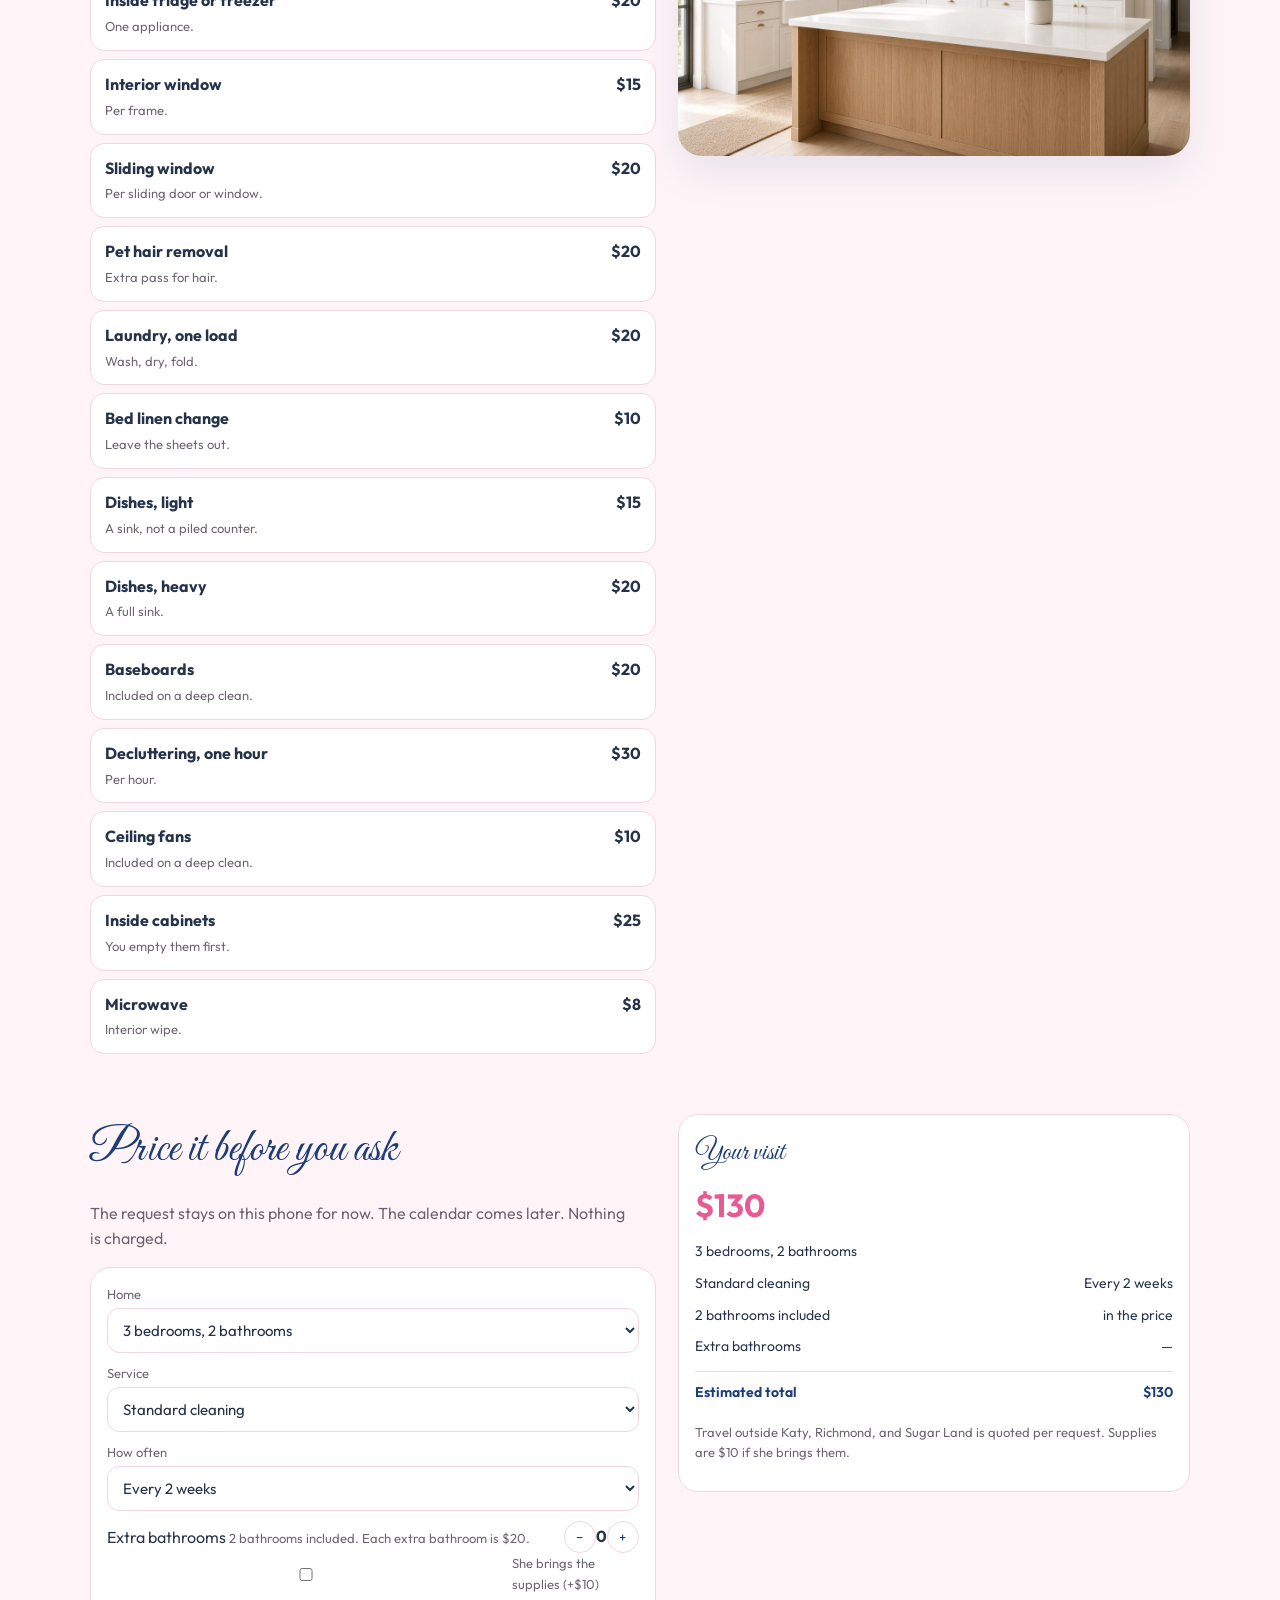
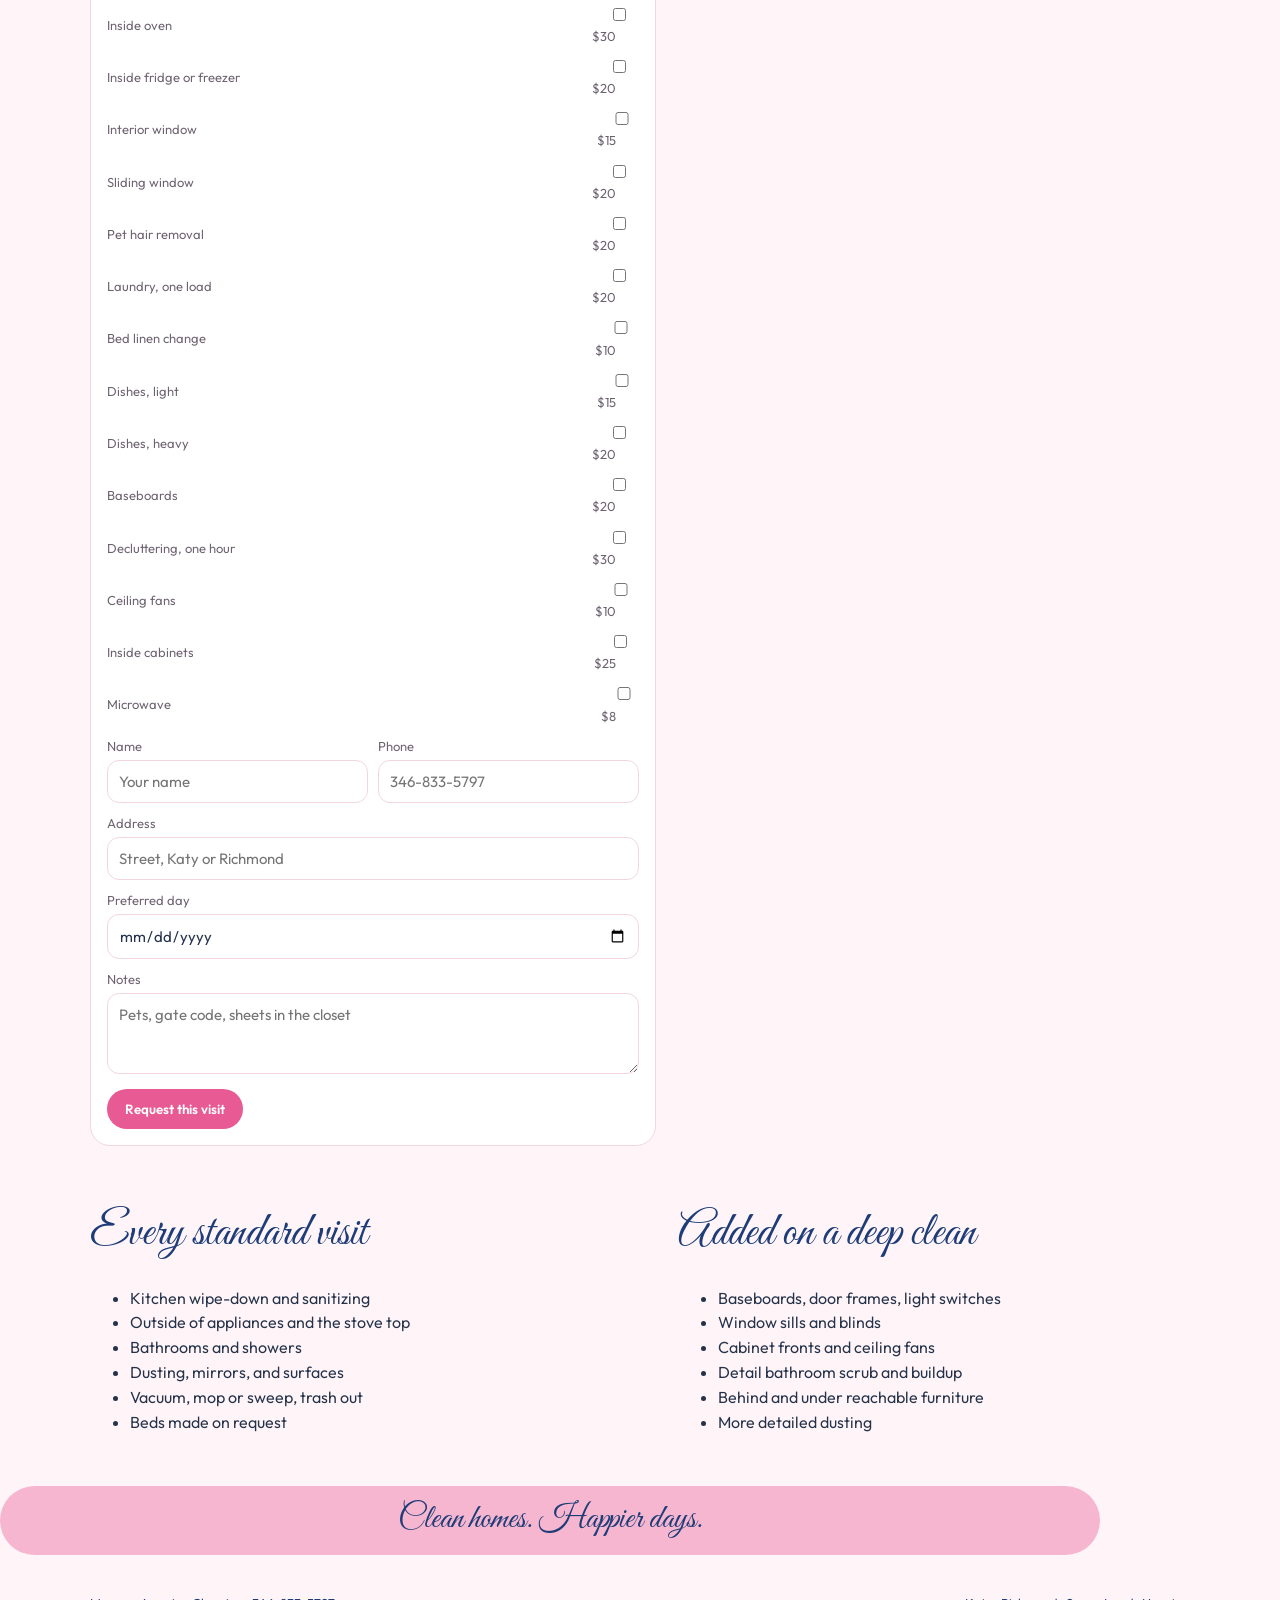
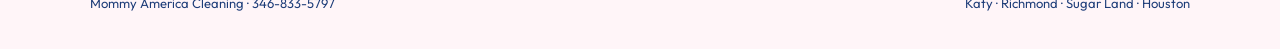
==== commit f5dac5ec: "Add 0 supply fee and per-request travel" ====
--- a/index.html
+++ b/index.html
@@ -92,7 +92,7 @@
         <tbody id="deepBody"></tbody>
       </table>
     </div>
-    <p class="fine">Move-in, move-out, and Airbnb use the deep card unless she quotes the house. Travel outside the zone, and a fee if she brings her own supplies, were left blank on the sheet. Extra bathroom is $20. Bed making is on request.</p>
+    <p class="fine">Move-in, move-out, and Airbnb use the deep card unless she quotes the house. Travel outside Katy, Richmond, and Sugar Land is quoted per request. Her supplies are $10. Extra bathroom is $20. Bed making is on request.</p>
   </section>
 
   <section id="addons" class="wrap split">
@@ -115,6 +115,7 @@
           <span>Extra bathrooms <span class="fine" id="bathNote">2 bathrooms included.</span></span>
           <span class="stepper"><button type="button" id="bathMinus">−</button><b id="baths">0</b><button type="button" id="bathPlus">+</button></span>
         </div>
+        <label class="check"><input type="checkbox" id="ownSupplies" /> She brings the supplies (+$10)</label>
         <div class="checks" id="addonChecks"></div>
         <div class="two">
           <label>Name<input id="name" required placeholder="Your name" /></label>
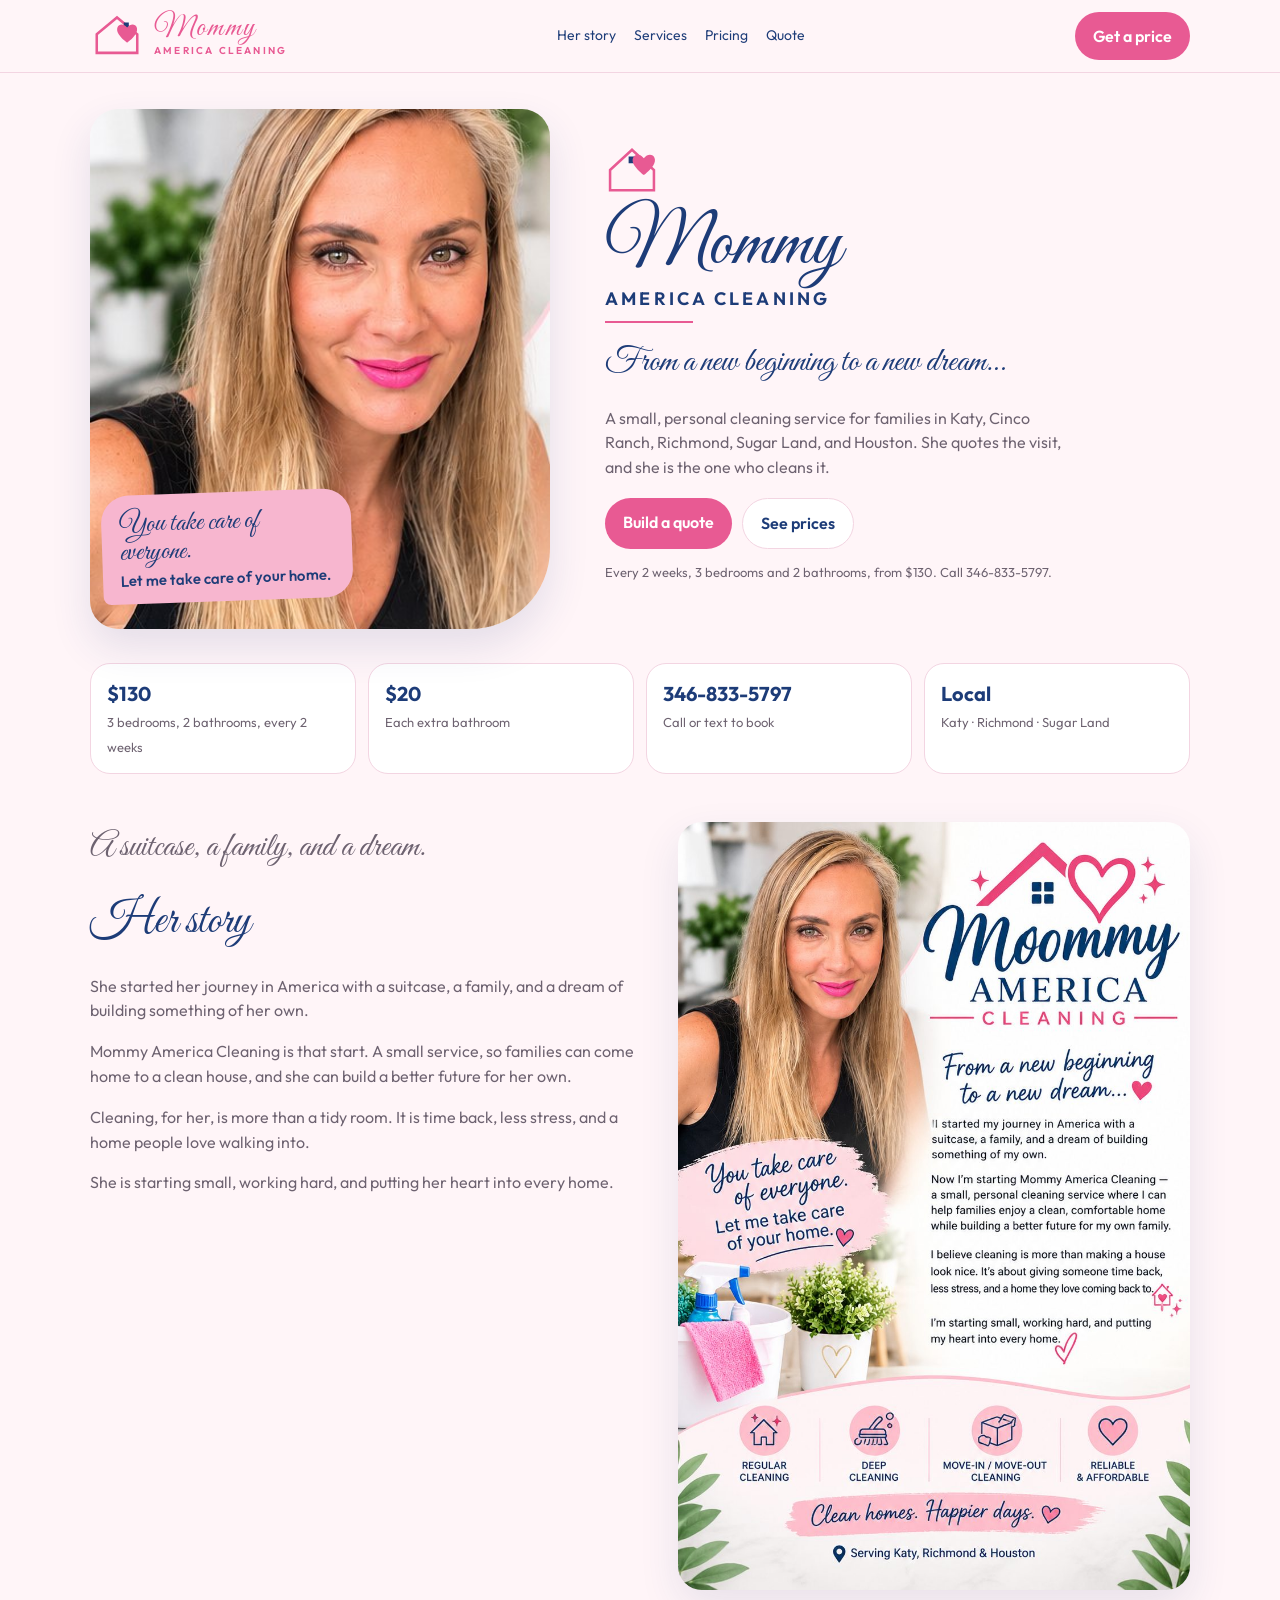
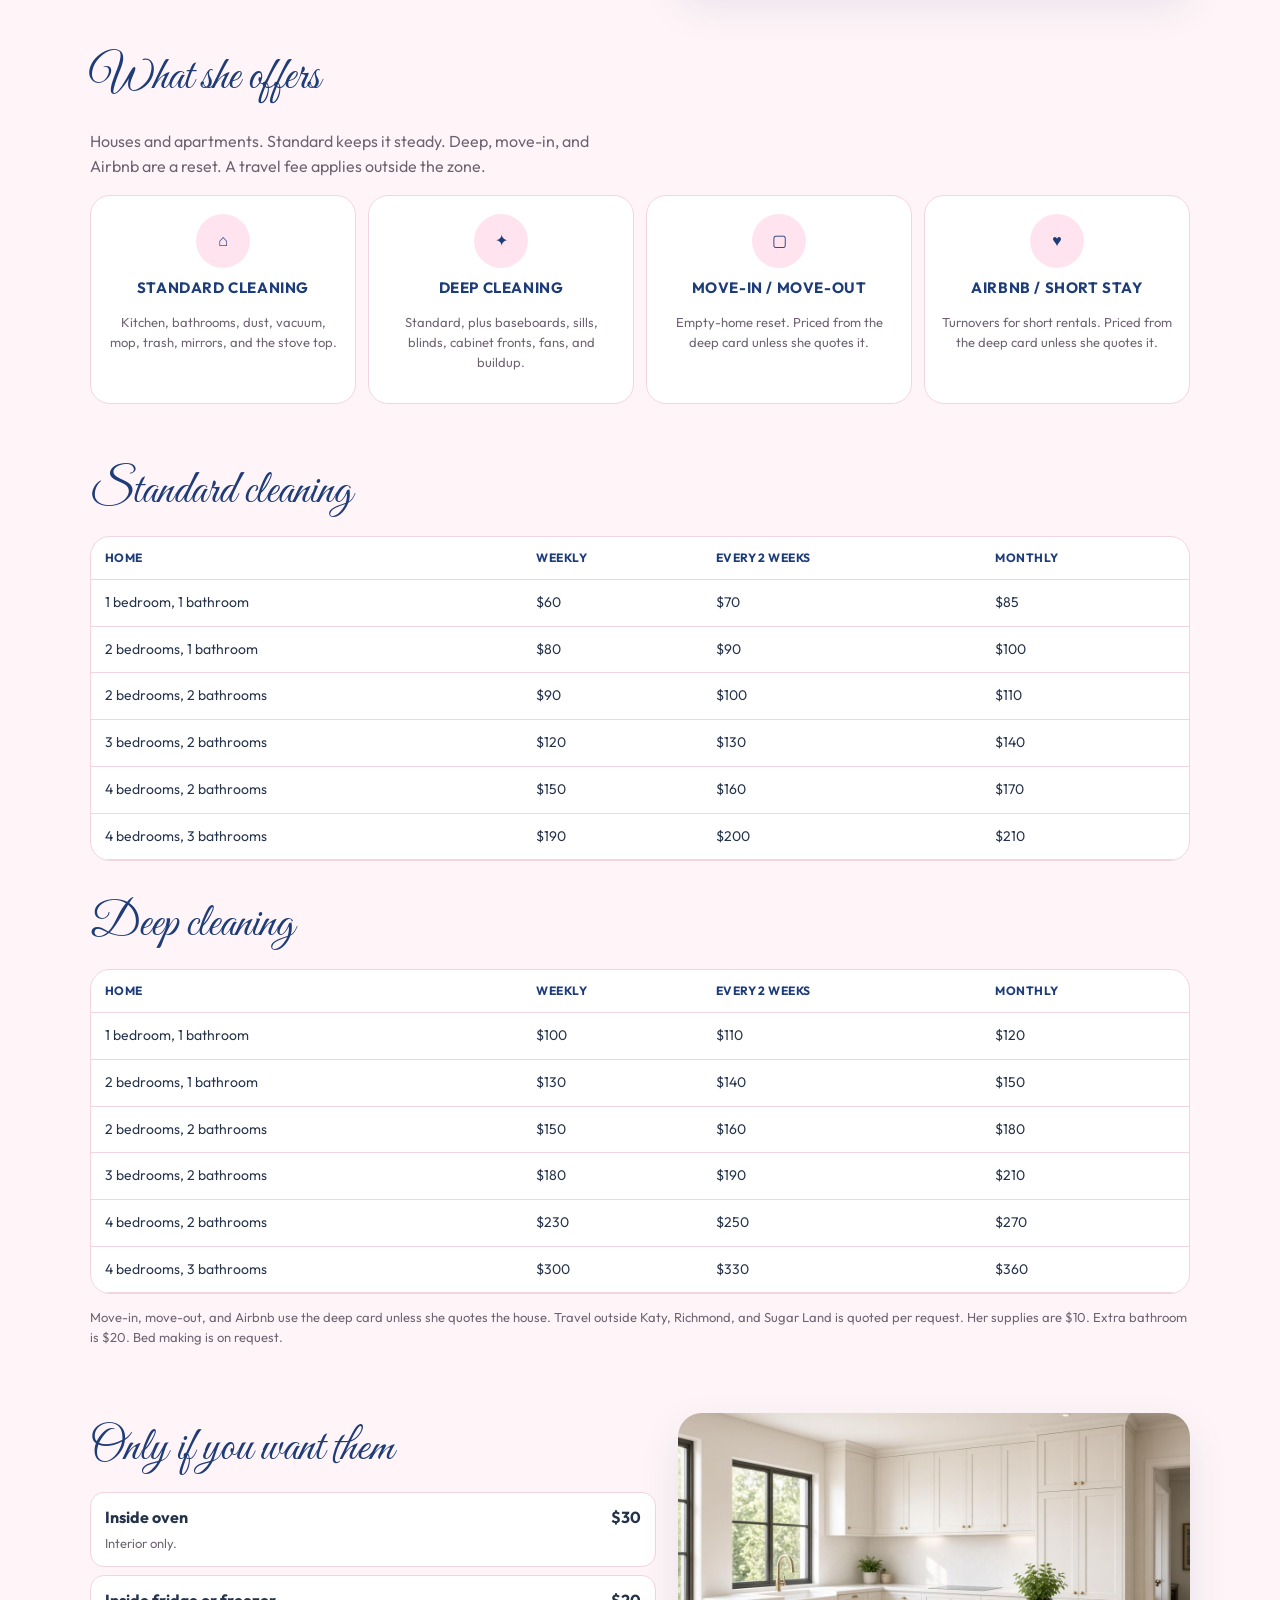
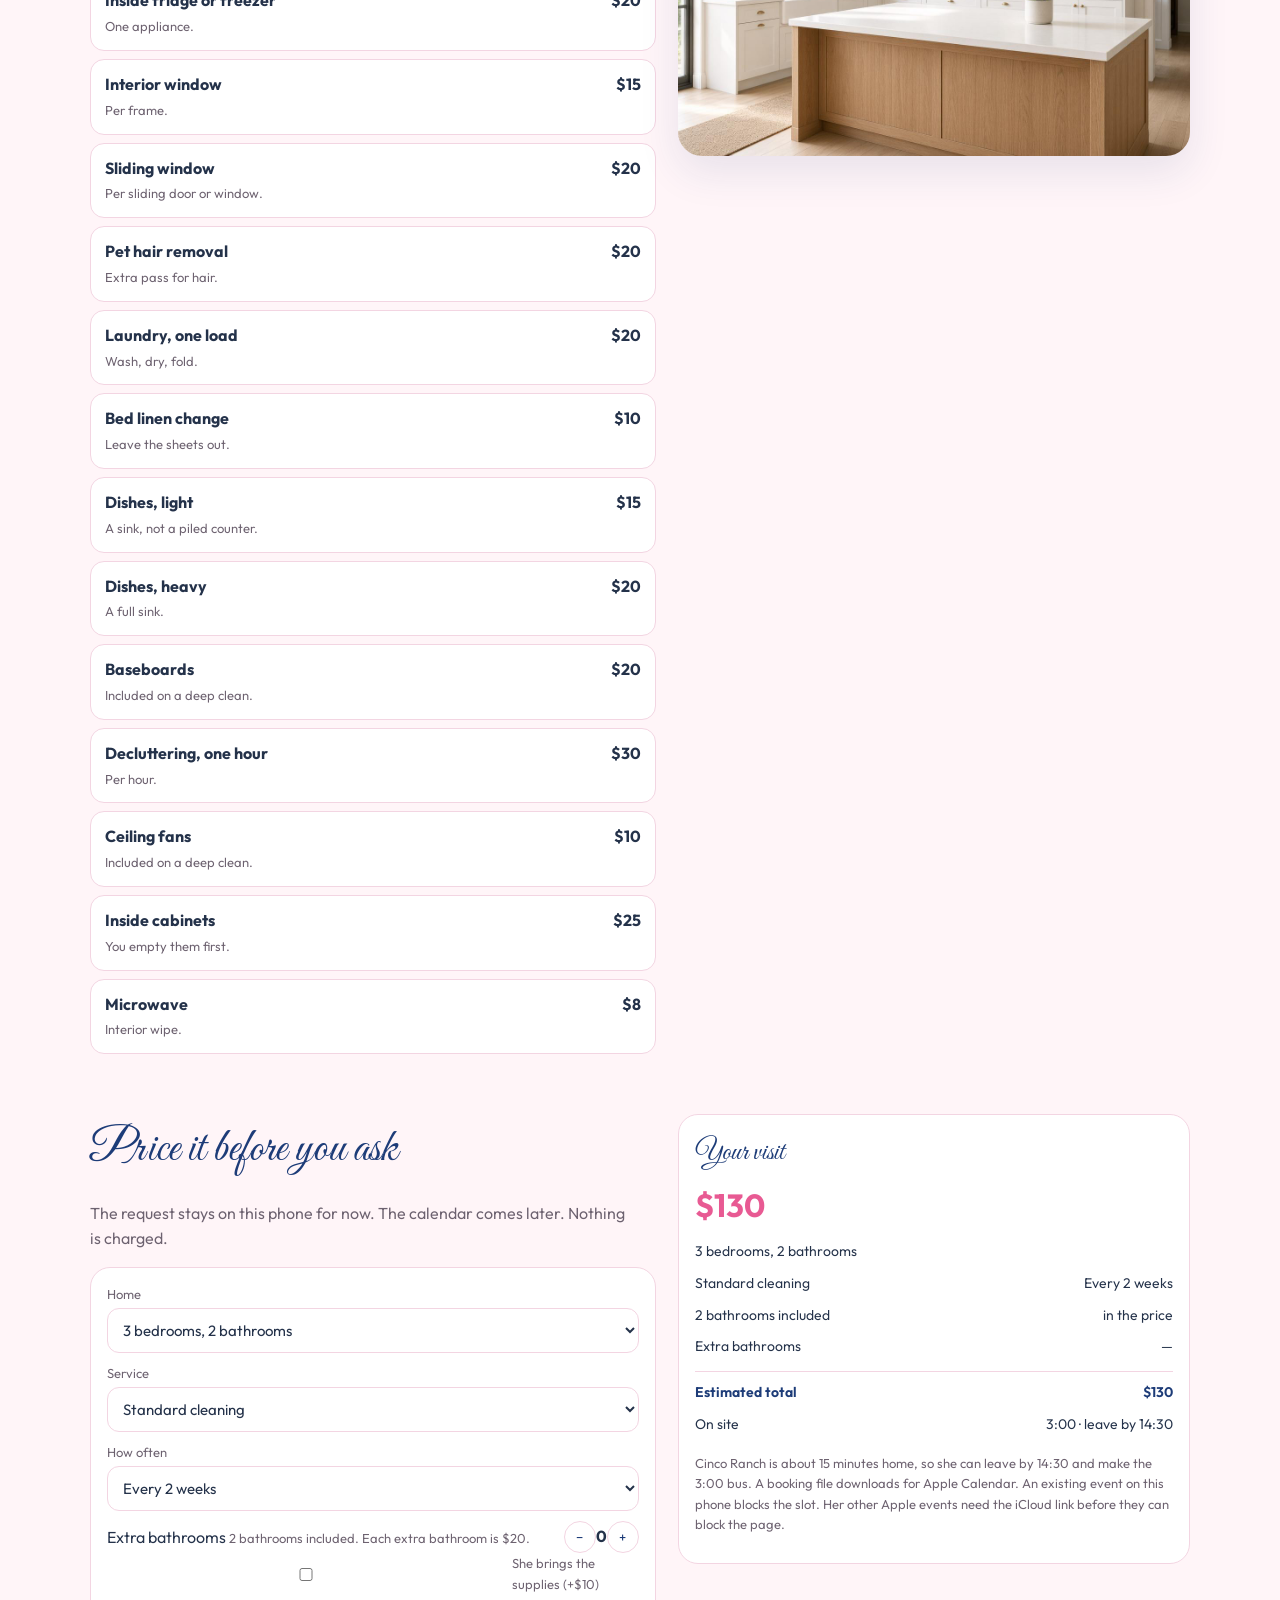
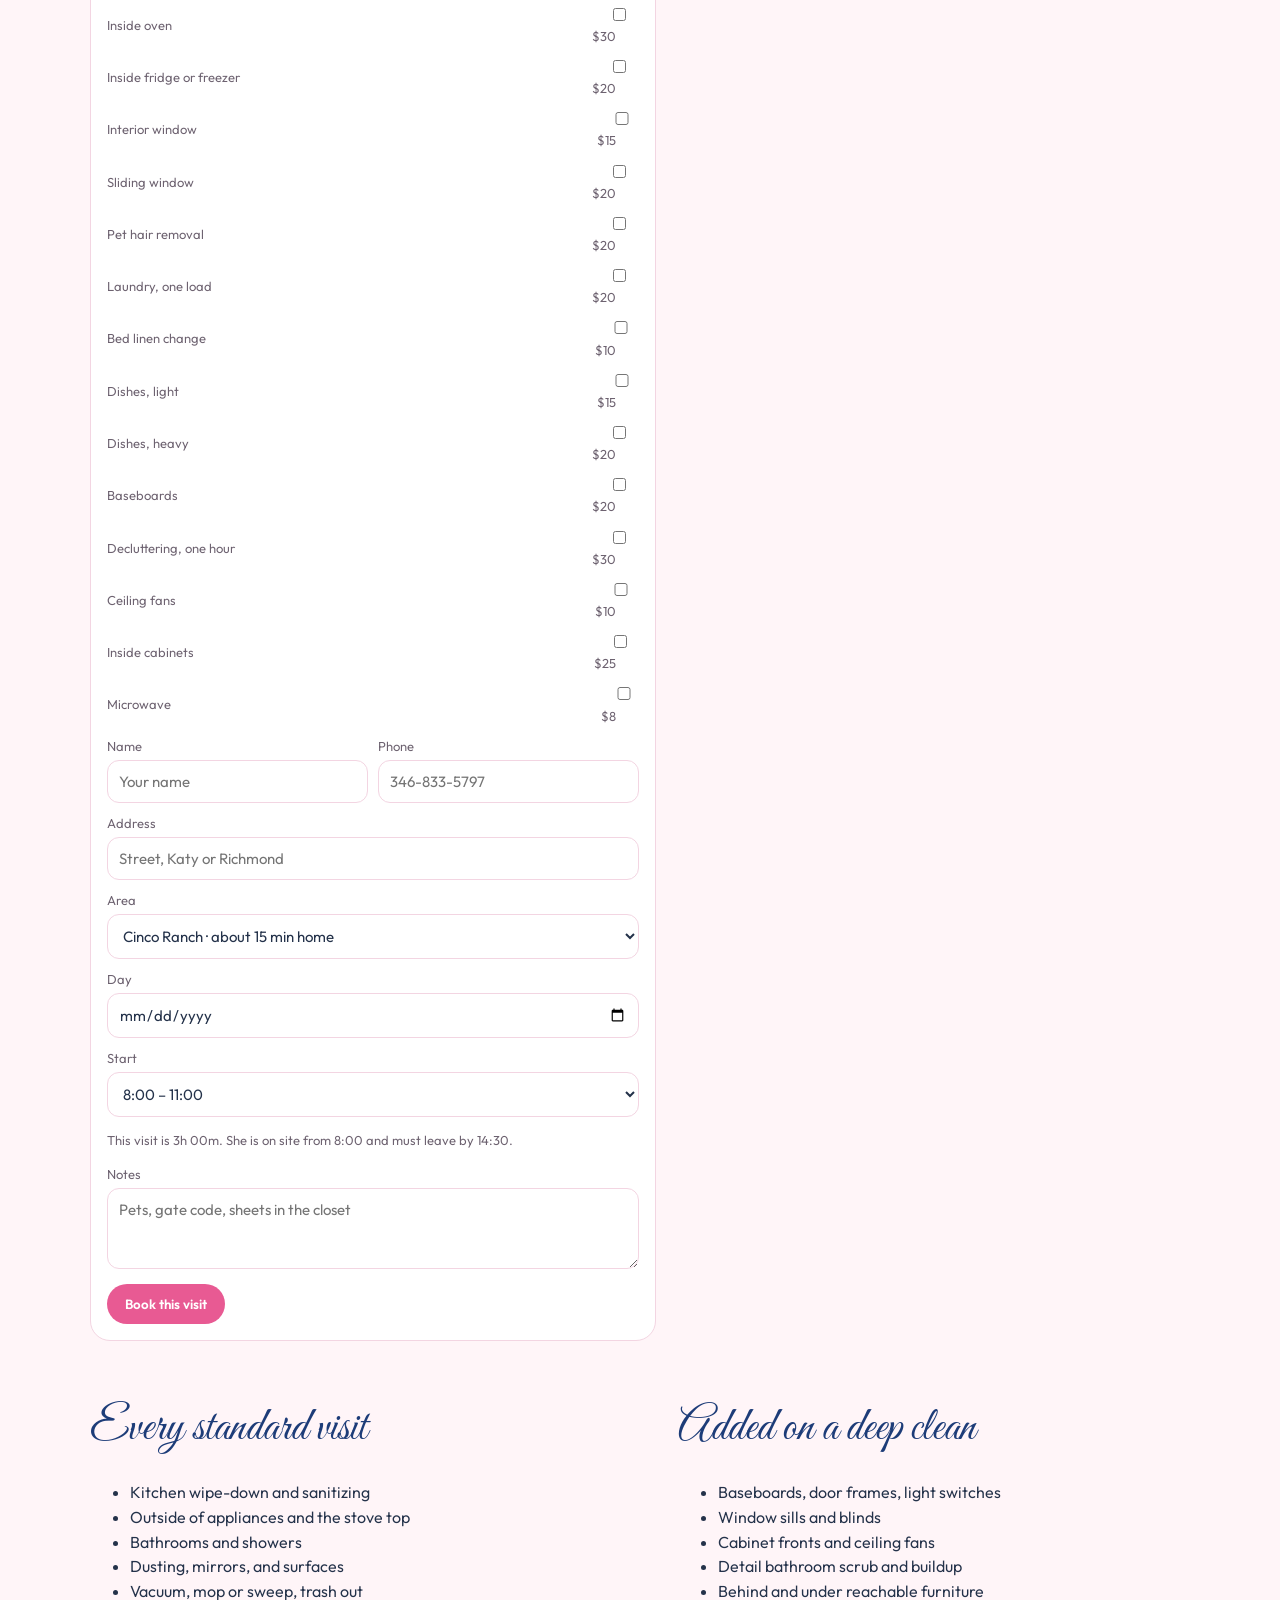
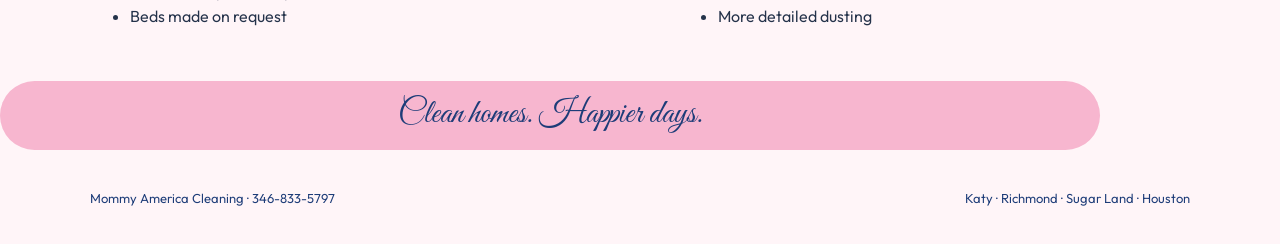
==== commit 0ad27887: "Add weekday booking window ending by 2:30" ====
--- a/index.html
+++ b/index.html
@@ -122,9 +122,21 @@
           <label>Phone<input id="phone" required placeholder="346-833-5797" /></label>
         </div>
         <label>Address<input id="address" required placeholder="Street, Katy or Richmond" /></label>
-        <label>Preferred day<input id="day" type="date" /></label>
+        <label>Area
+          <select id="zone">
+            <option value="cinco">Cinco Ranch · about 15 min home</option>
+            <option value="richmond">Richmond · about 15 min home</option>
+            <option value="katywest">West Katy / 77494 · about 20 min home</option>
+            <option value="sugarwest">Sugar Land west of 99 · about 25 min home</option>
+            <option value="sugareast">Sugar Land east / First Colony · about 35 min home</option>
+            <option value="houston">Houston · too far for the 3:00 bus</option>
+          </select>
+        </label>
+        <label>Day<input id="day" type="date" /></label>
+        <label>Start<select id="start"></select></label>
+        <p class="fine" id="timeNote"></p>
         <label>Notes<textarea id="notes" rows="3" placeholder="Pets, gate code, sheets in the closet"></textarea></label>
-        <button class="btn pink" type="submit">Request this visit</button>
+        <button class="btn pink" type="submit">Book this visit</button>
       </form>
     </div>
     <aside class="panel quote" id="summary"></aside>
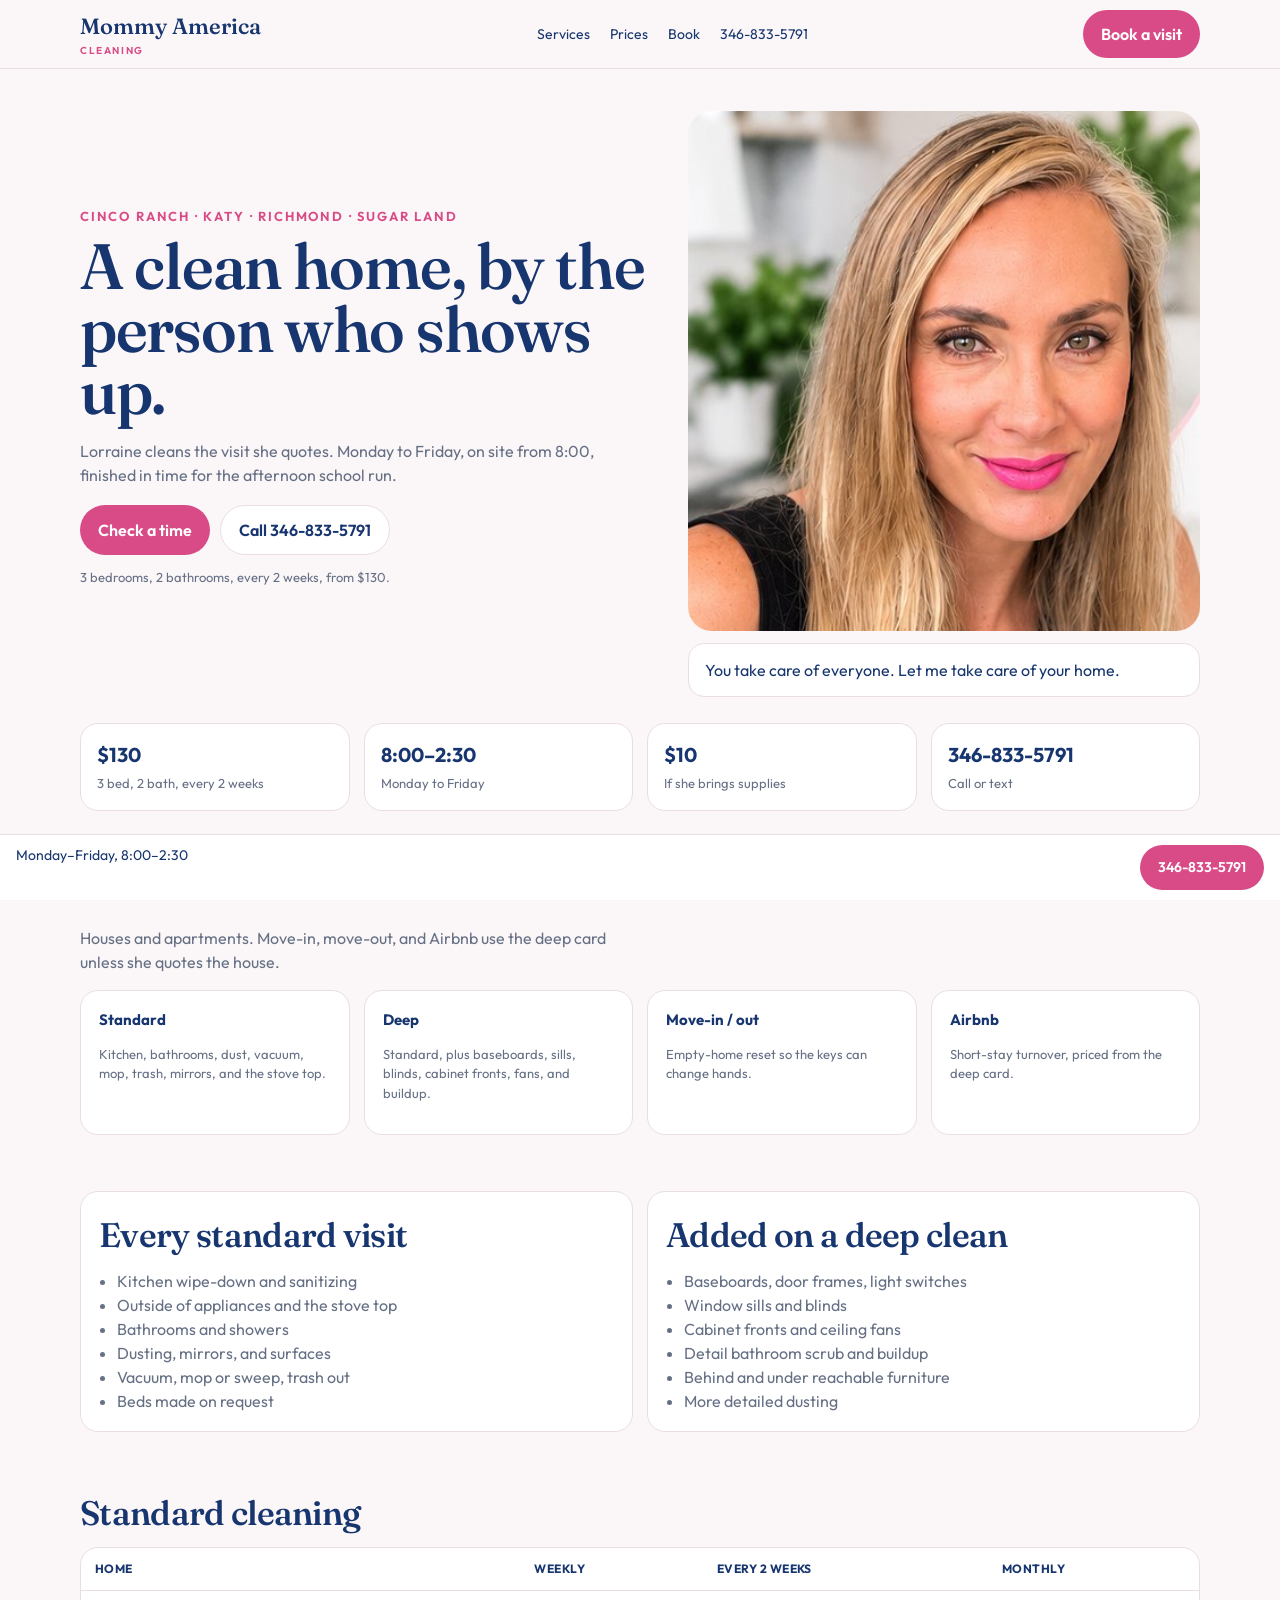
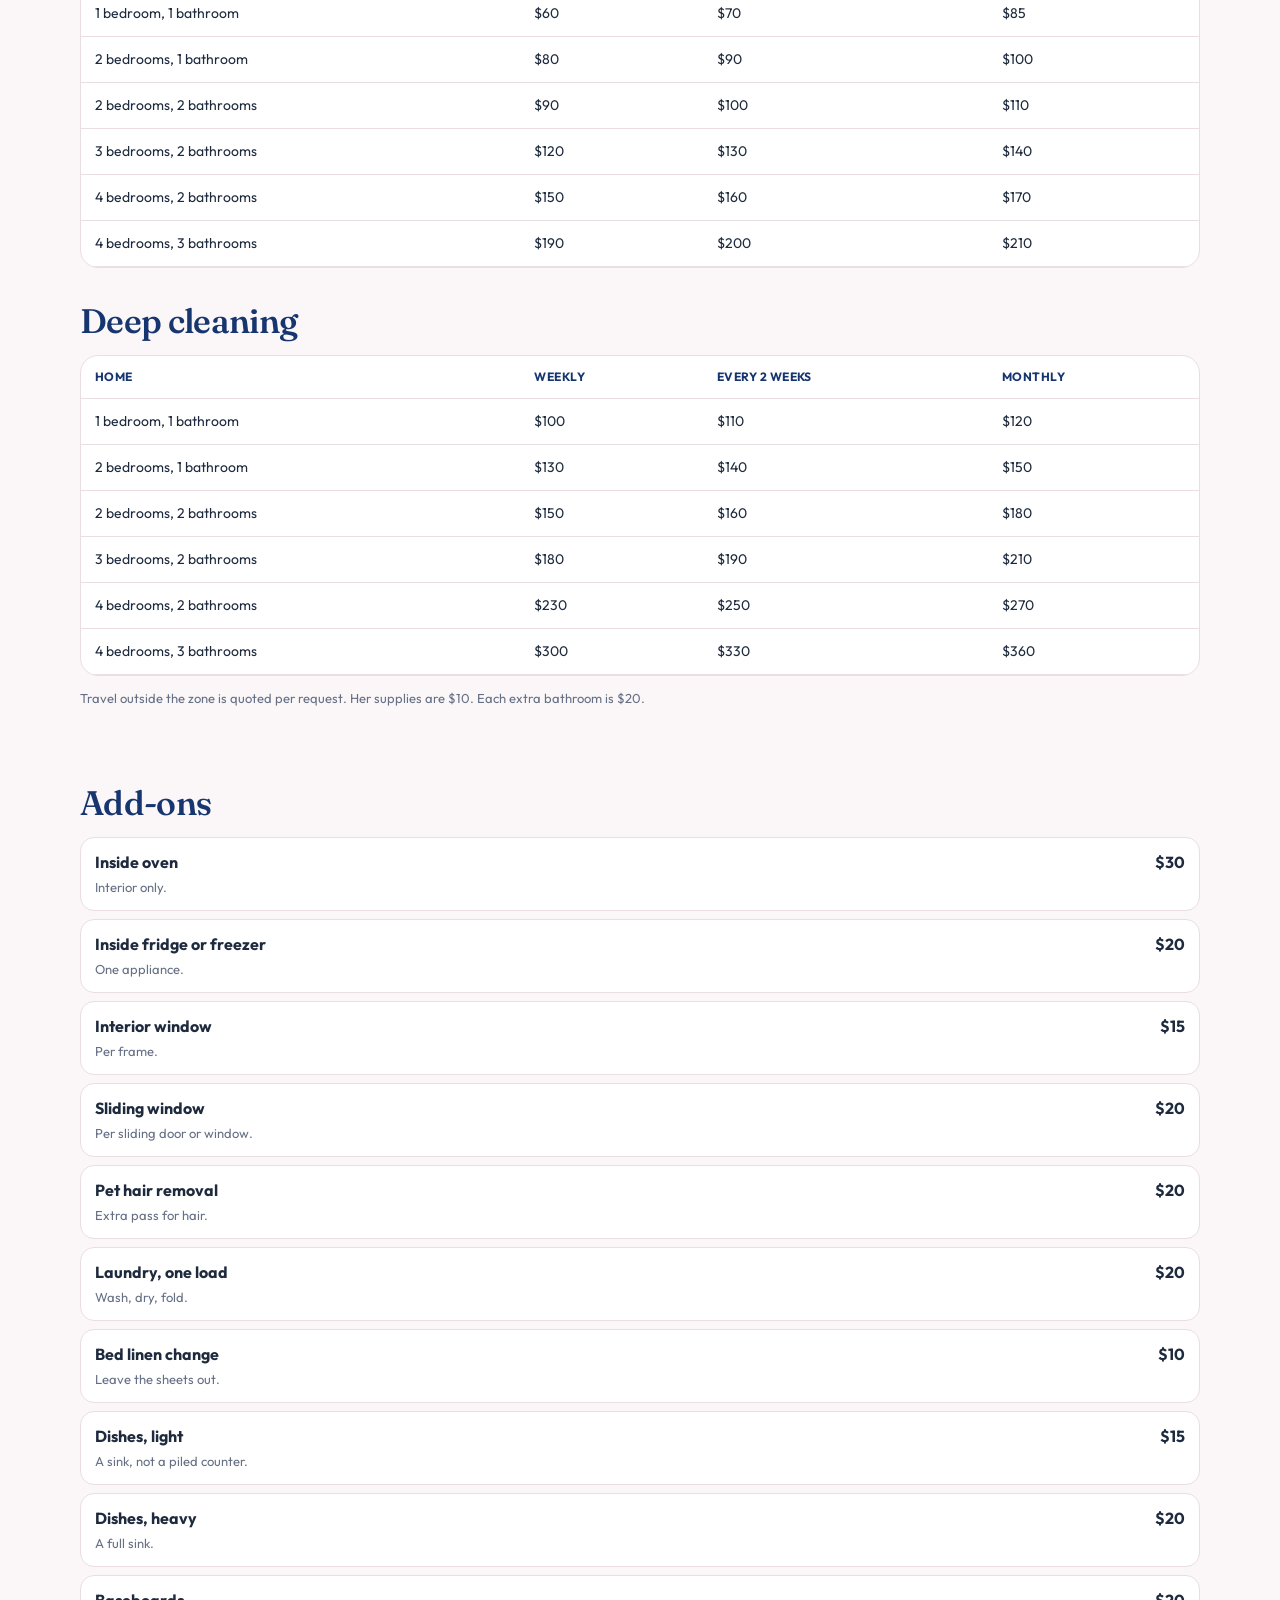
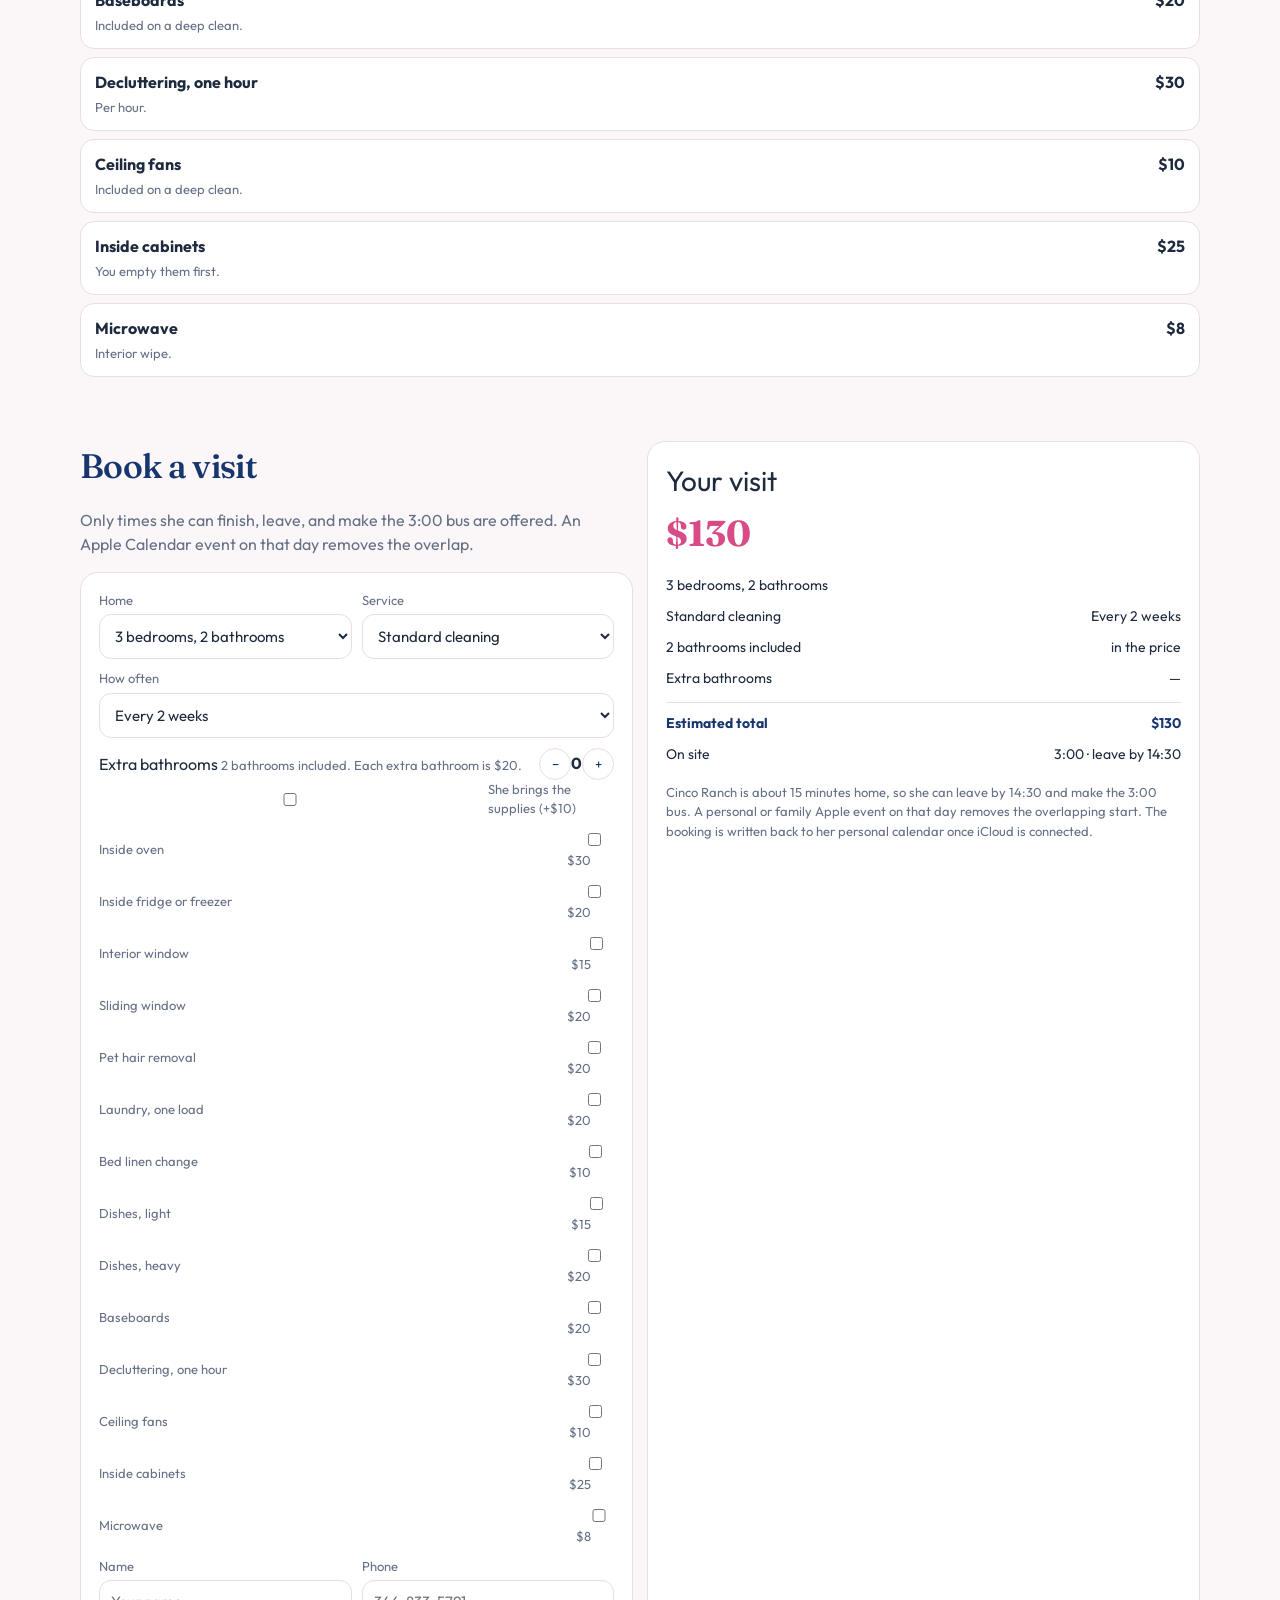
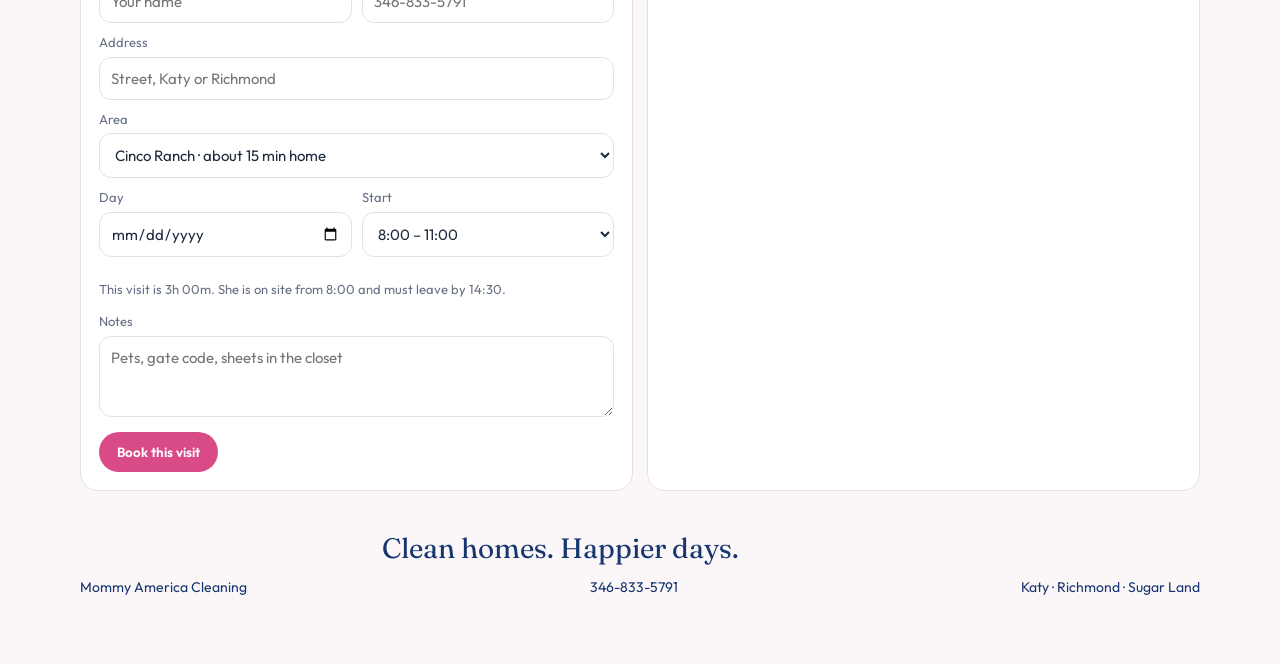
==== commit d1086184: "Tighten the site and set the phone to 346-833-5791" ====
--- a/index.html
+++ b/index.html
@@ -4,136 +4,95 @@
 <meta charset="UTF-8" />
 <meta name="viewport" content="width=device-width, initial-scale=1" />
 <title>Mommy America Cleaning — Katy, Richmond, Sugar Land</title>
-<meta name="description" content="A small personal cleaning service in Katy, Richmond, Sugar Land, and Houston. Regular, deep, and move-in cleaning by the person who shows up." />
+<meta name="description" content="House and apartment cleaning in Cinco Ranch, Katy, Richmond, and Sugar Land. Standard, deep, move-in, and Airbnb. Call 346-833-5791." />
 <link rel="preconnect" href="https://fonts.googleapis.com" />
-<link href="https://fonts.googleapis.com/css2?family=Great+Vibes&family=Outfit:wght@360;480;560;650&display=swap" rel="stylesheet" />
+<link href="https://fonts.googleapis.com/css2?family=Fraunces:opsz,wght@9..144,520;9..144,600&family=Outfit:wght@380;500;620&display=swap" rel="stylesheet" />
 <link rel="stylesheet" href="styles.css" />
 </head>
 <body>
 <header class="nav">
   <div class="wrap nav-inner">
-    <a class="brand" href="#top">
-      <svg class="mark" viewBox="0 0 64 64" aria-hidden="true"><path d="M8 30 32 10l24 20v22H8V30Z" fill="none" stroke="#e85a93" stroke-width="3"/><path d="M40 16h6v8h-6z" fill="#1d3c78"/><path d="M44 22c6-8 16-2 10 8-4 6-10 10-10 10s-6-4-10-10c-6-10 4-16 10-8Z" fill="#e85a93"/></svg>
-      <span><strong>Mommy</strong><span>AMERICA CLEANING</span></span>
-    </a>
+    <a class="brand" href="#top"><span><strong>Mommy America</strong><em>CLEANING</em></span></a>
     <nav class="links">
-      <a href="#story">Her story</a>
       <a href="#plans">Services</a>
-      <a href="#pricing">Pricing</a>
-      <a href="#quote">Quote</a>
+      <a href="#pricing">Prices</a>
+      <a href="#quote">Book</a>
+      <a href="tel:+13468335791">346-833-5791</a>
     </nav>
-    <a class="btn pink" href="#quote">Get a price</a>
+    <a class="btn pink" href="#quote">Book a visit</a>
   </div>
 </header>
-
 <main id="top">
   <section class="hero wrap">
-    <div class="portrait-wrap">
-      <img class="portrait" src="images/lorraine-head.jpg" alt="Lorraine, Mommy America Cleaning" />
-      <div class="bubble">You take care of everyone. <b>Let me take care of your home.</b></div>
+    <div>
+      <p class="kicker">CINCO RANCH · KATY · RICHMOND · SUGAR LAND</p>
+      <h1>A clean home, by the person who shows up.</h1>
+      <p class="lede">Lorraine cleans the visit she quotes. Monday to Friday, on site from 8:00, finished in time for the afternoon school run.</p>
+      <div class="hero-actions">
+        <a class="btn pink" href="#quote">Check a time</a>
+        <a class="btn ghost" href="tel:+13468335791">Call 346-833-5791</a>
+      </div>
+      <p class="fine">3 bedrooms, 2 bathrooms, every 2 weeks, from $130.</p>
     </div>
     <div>
-      <svg class="mark" viewBox="0 0 64 64" aria-hidden="true"><path d="M6 32 32 8l26 24v24H6V32Z" fill="none" stroke="#e85a93" stroke-width="3"/><rect x="28" y="16" width="8" height="8" fill="#1d3c78"/><path d="M46 18c7-9 18-2 11 9-5 7-11 11-11 11s-6-4-11-11c-7-11 4-18 11-9Z" fill="#e85a93"/></svg>
-      <h1>Mommy</h1>
-      <p class="wordmark">AMERICA CLEANING</p>
-      <hr class="rule" />
-      <p class="script">From a new beginning to a new dream…</p>
-      <p class="lede">A small, personal cleaning service for families in Katy, Cinco Ranch, Richmond, Sugar Land, and Houston. She quotes the visit, and she is the one who cleans it.</p>
-      <div class="hero-actions">
-        <a class="btn pink" href="#quote">Build a quote</a>
-        <a class="btn ghost" href="#pricing">See prices</a>
-      </div>
-      <p class="fine">Every 2 weeks, 3 bedrooms and 2 bathrooms, from $130. Call 346-833-5797.</p>
+      <img class="portrait" src="images/lorraine-head.jpg" alt="Lorraine of Mommy America Cleaning" />
+      <div class="quote-chip">You take care of everyone. Let me take care of your home.</div>
     </div>
   </section>
-
   <section class="wrap stats">
-    <div><b>$130</b><span>3 bedrooms, 2 bathrooms, every 2 weeks</span></div>
-    <div><b>$20</b><span>Each extra bathroom</span></div>
-    <div><b>346-833-5797</b><span>Call or text to book</span></div>
-    <div><b>Local</b><span>Katy · Richmond · Sugar Land</span></div>
+    <div><b>$130</b><span>3 bed, 2 bath, every 2 weeks</span></div>
+    <div><b>8:00–2:30</b><span>Monday to Friday</span></div>
+    <div><b>$10</b><span>If she brings supplies</span></div>
+    <div><b>346-833-5791</b><span>Call or text</span></div>
   </section>
-
-  <section id="story" class="wrap story">
-    <div>
-      <p class="script">A suitcase, a family, and a dream.</p>
-      <h2>Her story</h2>
-      <p>She started her journey in America with a suitcase, a family, and a dream of building something of her own.</p>
-      <p>Mommy America Cleaning is that start. A small service, so families can come home to a clean house, and she can build a better future for her own.</p>
-      <p>Cleaning, for her, is more than a tidy room. It is time back, less stress, and a home people love walking into.</p>
-      <p>She is starting small, working hard, and putting her heart into every home.</p>
-    </div>
-    <img class="flyer" src="images/flyer.jpg" alt="Mommy America Cleaning flyer" />
-  </section>
-
   <section id="plans" class="wrap">
-    <h2>What she offers</h2>
-    <p class="sub">Houses and apartments. Standard keeps it steady. Deep, move-in, and Airbnb are a reset. A travel fee applies outside the zone.</p>
+    <h2>Services</h2>
+    <p class="sub">Houses and apartments. Move-in, move-out, and Airbnb use the deep card unless she quotes the house.</p>
     <div class="plan-grid">
-      <article class="card"><div class="icon">⌂</div><h3>STANDARD CLEANING</h3><p>Kitchen, bathrooms, dust, vacuum, mop, trash, mirrors, and the stove top.</p></article>
-      <article class="card"><div class="icon">✦</div><h3>DEEP CLEANING</h3><p>Standard, plus baseboards, sills, blinds, cabinet fronts, fans, and buildup.</p></article>
-      <article class="card"><div class="icon">▢</div><h3>MOVE-IN / MOVE-OUT</h3><p>Empty-home reset. Priced from the deep card unless she quotes it.</p></article>
-      <article class="card"><div class="icon">♥</div><h3>AIRBNB / SHORT STAY</h3><p>Turnovers for short rentals. Priced from the deep card unless she quotes it.</p></article>
+      <article class="card"><h3>Standard</h3><p>Kitchen, bathrooms, dust, vacuum, mop, trash, mirrors, and the stove top.</p></article>
+      <article class="card"><h3>Deep</h3><p>Standard, plus baseboards, sills, blinds, cabinet fronts, fans, and buildup.</p></article>
+      <article class="card"><h3>Move-in / out</h3><p>Empty-home reset so the keys can change hands.</p></article>
+      <article class="card"><h3>Airbnb</h3><p>Short-stay turnover, priced from the deep card.</p></article>
     </div>
   </section>
-
+  <section class="wrap scope">
+    <div class="panel"><h2>Every standard visit</h2><ul><li>Kitchen wipe-down and sanitizing</li><li>Outside of appliances and the stove top</li><li>Bathrooms and showers</li><li>Dusting, mirrors, and surfaces</li><li>Vacuum, mop or sweep, trash out</li><li>Beds made on request</li></ul></div>
+    <div class="panel"><h2>Added on a deep clean</h2><ul><li>Baseboards, door frames, light switches</li><li>Window sills and blinds</li><li>Cabinet fronts and ceiling fans</li><li>Detail bathroom scrub and buildup</li><li>Behind and under reachable furniture</li><li>More detailed dusting</li></ul></div>
+  </section>
   <section id="pricing" class="wrap">
     <h2>Standard cleaning</h2>
-    <div class="table-wrap">
-      <table>
-        <thead id="standardHead"></thead>
-        <tbody id="standardBody"></tbody>
-      </table>
-    </div>
+    <div class="table-wrap"><table><thead id="standardHead"></thead><tbody id="standardBody"></tbody></table></div>
     <h2 style="margin-top:28px">Deep cleaning</h2>
-    <div class="table-wrap">
-      <table>
-        <thead id="deepHead"></thead>
-        <tbody id="deepBody"></tbody>
-      </table>
-    </div>
-    <p class="fine">Move-in, move-out, and Airbnb use the deep card unless she quotes the house. Travel outside Katy, Richmond, and Sugar Land is quoted per request. Her supplies are $10. Extra bathroom is $20. Bed making is on request.</p>
+    <div class="table-wrap"><table><thead id="deepHead"></thead><tbody id="deepBody"></tbody></table></div>
+    <p class="fine">Travel outside the zone is quoted per request. Her supplies are $10. Each extra bathroom is $20.</p>
   </section>
-
-  <section id="addons" class="wrap split">
-    <div>
-      <h2>Only if you want them</h2>
-      <div id="addonList"></div>
-    </div>
-    <img class="flyer" src="images/kitchen.jpg" alt="A clean kitchen" />
+  <section id="addons" class="wrap">
+    <h2>Add-ons</h2>
+    <div id="addonList"></div>
   </section>
-
   <section id="quote" class="wrap quote-shell">
     <div>
-      <h2>Price it before you ask</h2>
-      <p class="sub">The request stays on this phone for now. The calendar comes later. Nothing is charged.</p>
+      <h2>Book a visit</h2>
+      <p class="sub">Only times she can finish, leave, and make the 3:00 bus are offered. An Apple Calendar event on that day removes the overlap.</p>
       <form id="quoteForm" class="panel">
-        <label>Home<select id="home"></select></label>
-        <label>Service<select id="kind"></select></label>
+        <div class="two">
+          <label>Home<select id="home"></select></label>
+          <label>Service<select id="kind"></select></label>
+        </div>
         <label>How often<select id="freq"></select></label>
-        <div class="row">
-          <span>Extra bathrooms <span class="fine" id="bathNote">2 bathrooms included.</span></span>
-          <span class="stepper"><button type="button" id="bathMinus">−</button><b id="baths">0</b><button type="button" id="bathPlus">+</button></span>
-        </div>
+        <div class="row"><span>Extra bathrooms <span class="fine" id="bathNote">2 bathrooms included.</span></span><span class="stepper"><button type="button" id="bathMinus">−</button><b id="baths">0</b><button type="button" id="bathPlus">+</button></span></div>
         <label class="check"><input type="checkbox" id="ownSupplies" /> She brings the supplies (+$10)</label>
         <div class="checks" id="addonChecks"></div>
         <div class="two">
           <label>Name<input id="name" required placeholder="Your name" /></label>
-          <label>Phone<input id="phone" required placeholder="346-833-5797" /></label>
+          <label>Phone<input id="phone" required placeholder="346-833-5791" /></label>
         </div>
         <label>Address<input id="address" required placeholder="Street, Katy or Richmond" /></label>
-        <label>Area
-          <select id="zone">
-            <option value="cinco">Cinco Ranch · about 15 min home</option>
-            <option value="richmond">Richmond · about 15 min home</option>
-            <option value="katywest">West Katy / 77494 · about 20 min home</option>
-            <option value="sugarwest">Sugar Land west of 99 · about 25 min home</option>
-            <option value="sugareast">Sugar Land east / First Colony · about 35 min home</option>
-            <option value="houston">Houston · too far for the 3:00 bus</option>
-          </select>
-        </label>
-        <label>Day<input id="day" type="date" /></label>
-        <label>Start<select id="start"></select></label>
+        <label>Area<select id="zone"><option value="cinco">Cinco Ranch · about 15 min home</option><option value="richmond">Richmond · about 15 min home</option><option value="katywest">West Katy / 77494 · about 20 min home</option><option value="sugarwest">Sugar Land west of 99 · about 25 min home</option><option value="sugareast">Sugar Land east / First Colony · about 35 min home</option><option value="houston">Houston · too far for the 3:00 bus</option></select></label>
+        <div class="two">
+          <label>Day<input id="day" type="date" /></label>
+          <label>Start<select id="start"></select></label>
+        </div>
         <p class="fine" id="timeNote"></p>
         <label>Notes<textarea id="notes" rows="3" placeholder="Pets, gate code, sheets in the closet"></textarea></label>
         <button class="btn pink" type="submit">Book this visit</button>
@@ -141,38 +100,15 @@
     </div>
     <aside class="panel quote" id="summary"></aside>
   </section>
-
-  <section class="wrap split">
-    <div>
-      <h2>Every standard visit</h2>
-      <ul>
-        <li>Kitchen wipe-down and sanitizing</li>
-        <li>Outside of appliances and the stove top</li>
-        <li>Bathrooms and showers</li>
-        <li>Dusting, mirrors, and surfaces</li>
-        <li>Vacuum, mop or sweep, trash out</li>
-        <li>Beds made on request</li>
-      </ul>
-    </div>
-    <div>
-      <h2>Added on a deep clean</h2>
-      <ul>
-        <li>Baseboards, door frames, light switches</li>
-        <li>Window sills and blinds</li>
-        <li>Cabinet fronts and ceiling fans</li>
-        <li>Detail bathroom scrub and buildup</li>
-        <li>Behind and under reachable furniture</li>
-        <li>More detailed dusting</li>
-      </ul>
-    </div>
-  </section>
+  <p class="wrap banner">Clean homes. Happier days.</p>
 </main>
-  <p class="wrap banner">Clean homes. Happier days.</p>
 <footer class="wrap">
-  <span>Mommy America Cleaning · 346-833-5797</span>
-  <span>Katy · Richmond · Sugar Land · Houston</span>
+  <span>Mommy America Cleaning</span>
+  <a href="tel:+13468335791">346-833-5791</a>
+  <span>Katy · Richmond · Sugar Land</span>
 </footer>
-<div class="modal" id="modal"><div class="sheet"><p class="script">You’re on the list.</p><p id="confirm"></p><button class="btn pink" id="close">Done</button></div></div>
+<div class="callbar"><span>Monday–Friday, 8:00–2:30</span><a class="btn pink" href="tel:+13468335791">346-833-5791</a></div>
+<div class="modal" id="modal"><div class="sheet"><h2>Booked</h2><p id="confirm"></p><button class="btn pink" id="close">Done</button></div></div>
 <script src="app.js"></script>
 </body>
 </html>
--- a/styles.css
+++ b/styles.css
@@ -1,120 +1,77 @@
 :root {
-  --navy: #1d3c78;
-  --ink: #24324a;
-  --pink: #e85a93;
-  --pink-d: #d44780;
-  --blush: #fff5f8;
-  --paper: #fffdfd;
-  --line: #f3d5e2;
-  --muted: #6d6270;
+  --navy: #17356f;
+  --ink: #1e2a3d;
+  --pink: #d94b86;
+  --pink-d: #c23874;
+  --blush: #fbf7f8;
+  --paper: #ffffff;
+  --line: #eadde3;
+  --muted: #667085;
 }
 * { box-sizing: border-box; }
 html { scroll-behavior: smooth; }
-body {
-  margin: 0;
-  color: var(--ink);
-  background: var(--blush);
-  font-family: Outfit, "Segoe UI", sans-serif;
-  font-weight: 380;
-  line-height: 1.55;
-}
+body { margin: 0; color: var(--ink); background: var(--blush); font-family: Outfit, "Segoe UI", sans-serif; line-height: 1.5; }
 img { max-width: 100%; display: block; }
 a { color: inherit; text-decoration: none; }
 button, input, select, textarea { font-family: inherit; }
-.wrap { width: min(1100px, calc(100% - 32px)); margin: 0 auto; }
-.nav {
-  position: sticky; top: 0; z-index: 10;
-  background: rgba(255, 245, 248, .92);
-  backdrop-filter: blur(12px);
-  border-bottom: 1px solid var(--line);
-}
-.nav-inner { display: flex; align-items: center; justify-content: space-between; height: 72px; gap: 16px; }
+.wrap { width: min(1120px, calc(100% - 32px)); margin: 0 auto; }
+.nav { position: sticky; top: 0; z-index: 20; background: rgba(251,247,248,.94); backdrop-filter: blur(14px); border-bottom: 1px solid var(--line); }
+.nav-inner { display: flex; align-items: center; justify-content: space-between; height: 68px; gap: 16px; }
 .brand { display: flex; align-items: center; gap: 10px; color: var(--navy); }
-.brand strong { font-family: "Great Vibes", cursive; font-size: 30px; font-weight: 400; line-height: 1; }
-.brand span { display: block; letter-spacing: .22em; font-size: 10px; color: var(--pink); font-weight: 640; }
-.links { display: flex; gap: 18px; color: var(--navy); font-size: 14px; }
-.btn { border: 0; cursor: pointer; border-radius: 999px; padding: 12px 18px; font-weight: 600; display: inline-block; }
+.brand strong { font-family: "Fraunces", serif; font-size: 22px; font-weight: 560; }
+.brand em { display: block; font-style: normal; letter-spacing: .16em; font-size: 10px; color: var(--pink); font-weight: 650; }
+.links { display: flex; gap: 20px; color: var(--navy); font-size: 14px; }
+.btn { border: 0; cursor: pointer; border-radius: 999px; padding: 12px 18px; font-weight: 620; display: inline-flex; align-items: center; justify-content: center; }
 .pink { background: var(--pink); color: white; }
 .pink:hover { background: var(--pink-d); }
 .ghost { background: white; border: 1px solid var(--line); color: var(--navy); }
-.hero { display: grid; grid-template-columns: .9fr 1.1fr; gap: 36px; align-items: center; padding: 36px 0 12px; }
-.mark { width: 54px; height: 54px; }
-h1, h2 { font-family: "Great Vibes", cursive; font-weight: 400; color: var(--navy); }
-h1 { font-size: clamp(52px, 6vw, 78px); line-height: .9; margin: 8px 0 4px; }
-.wordmark { font-family: Outfit, sans-serif; letter-spacing: .18em; font-weight: 650; font-size: 18px; color: var(--navy); margin: 0; }
-.rule { width: 88px; height: 2px; background: var(--pink); border: 0; margin: 8px 0 14px; }
-.script { font-family: "Great Vibes", cursive; color: var(--navy); font-size: 34px; margin: 0 0 12px; }
-.lede { color: var(--muted); max-width: 460px; }
-.hero-actions { display: flex; gap: 10px; flex-wrap: wrap; margin: 18px 0 8px; }
+.hero { display: grid; grid-template-columns: 1.05fr .95fr; gap: 42px; align-items: center; padding: 42px 0 18px; }
+.kicker { color: var(--pink); font-size: 13px; letter-spacing: .14em; font-weight: 650; margin: 0 0 8px; }
+h1, h2 { font-family: Fraunces, serif; font-weight: 560; color: var(--navy); letter-spacing: -.02em; }
+h1 { font-size: clamp(42px, 5vw, 64px); line-height: .98; margin: 0 0 12px; }
+h2 { font-size: 34px; margin: 0 0 8px; }
+.lede, .sub { color: var(--muted); max-width: 540px; }
+.hero-actions { display: flex; gap: 10px; flex-wrap: wrap; margin: 18px 0 10px; }
 .fine { color: var(--muted); font-size: 13px; }
-.portrait-wrap { position: relative; }
-.portrait {
-  width: min(100%, 460px);
-  border-radius: 28px 28px 80px 28px;
-  object-fit: cover;
-  height: 520px;
-  box-shadow: 0 18px 40px rgba(29, 60, 120, .12);
-}
-.bubble {
-  position: absolute; left: 12px; bottom: 28px; max-width: 250px;
-  background: #f7b6cf; color: var(--navy);
-  border-radius: 28px 28px 28px 8px;
-  padding: 16px 18px;
-  font-family: "Great Vibes", cursive;
-  font-size: 28px;
-  line-height: 1;
-  transform: rotate(-2deg);
-}
-.bubble b { font-family: Outfit, sans-serif; font-size: 15px; font-weight: 560; display: block; margin-top: 6px; }
-.stats { display: grid; grid-template-columns: repeat(4, 1fr); gap: 12px; padding: 22px 0; }
-.stats div, .card, .panel { background: white; border: 1px solid var(--line); border-radius: 20px; }
-.stats div { padding: 14px 16px; }
+.portrait { width: 100%; height: 520px; object-fit: cover; object-position: center top; border-radius: 24px; }
+.quote-chip { margin-top: 12px; background: white; border: 1px solid var(--line); border-radius: 16px; padding: 14px 16px; color: var(--navy); }
+.stats, .plan-grid, .scope, .split, .quote-shell { display: grid; gap: 14px; }
+.stats { grid-template-columns: repeat(4, 1fr); padding: 8px 0 20px; }
+.stats div, .card, .panel { background: var(--paper); border: 1px solid var(--line); border-radius: 18px; }
+.stats div { padding: 16px; }
 .stats b { display: block; color: var(--navy); font-size: 20px; }
-.stats span { color: var(--muted); font-size: 13px; }
-section { padding: 26px 0; }
-h2 { font-size: 46px; margin: 0 0 8px; }
-.sub { color: var(--muted); max-width: 540px; }
-.plan-grid { display: grid; grid-template-columns: repeat(4, 1fr); gap: 12px; }
-.card { padding: 18px 16px; text-align: center; }
-.card .icon { width: 54px; height: 54px; margin: 0 auto 8px; border-radius: 50%; background: #ffe4ef; display: grid; place-items: center; color: var(--navy); }
-.card h3 { margin: 0 0 6px; font-size: 15px; letter-spacing: .04em; color: var(--navy); }
-.card p { color: var(--muted); font-size: 13px; }
-.table-wrap { overflow-x: auto; background: white; border: 1px solid var(--line); border-radius: 20px; }
+.stats span, .card p { color: var(--muted); font-size: 13px; }
+section { padding: 28px 0; }
+.plan-grid, .scope { grid-template-columns: repeat(4, 1fr); }
+.card { padding: 18px; }
+.card h3 { margin: 0 0 6px; font-size: 15px; color: var(--navy); }
+.table-wrap { overflow-x: auto; background: white; border: 1px solid var(--line); border-radius: 18px; }
 table { width: 100%; border-collapse: collapse; font-size: 14px; }
-th, td { padding: 12px 14px; text-align: left; border-bottom: 1px solid var(--line); white-space: nowrap; }
+th, td { padding: 12px 14px; text-align: left; border-bottom: 1px solid var(--line); }
 th { color: var(--navy); font-size: 12px; letter-spacing: .04em; text-transform: uppercase; }
-.split, .quote-shell, .story { display: grid; grid-template-columns: 1.05fr .95fr; gap: 22px; align-items: start; }
+.split, .quote-shell, .scope { grid-template-columns: 1fr 1fr; }
 .addon { display: flex; justify-content: space-between; gap: 12px; background: white; border: 1px solid var(--line); border-radius: 14px; padding: 12px 14px; margin-bottom: 8px; }
-.flyer { border-radius: 24px; width: 100%; box-shadow: 0 16px 40px rgba(29, 60, 120, .1); }
-.panel { padding: 16px; }
+.panel { padding: 18px; }
 label { display: block; font-size: 13px; color: var(--muted); margin-bottom: 10px; }
 input, select, textarea { width: 100%; margin-top: 4px; border: 1px solid var(--line); border-radius: 12px; padding: 11px; font-size: 15px; color: var(--ink); background: white; }
 .two { display: grid; grid-template-columns: 1fr 1fr; gap: 10px; }
 .row, .check, .checks label { display: flex; justify-content: space-between; align-items: center; gap: 8px; }
 .stepper button { width: 32px; height: 32px; border-radius: 50%; border: 1px solid var(--line); background: white; cursor: pointer; color: var(--navy); }
-.quote { position: sticky; top: 88px; }
-.quote h3 { font-family: Outfit, sans-serif; font-size: 32px; margin: 6px 0; color: var(--pink); }
+.quote { position: sticky; top: 84px; }
+.quote h3 { font-family: Fraunces, serif; font-size: 36px; margin: 4px 0 10px; color: var(--pink); }
 .line { display: flex; justify-content: space-between; gap: 8px; font-size: 14px; padding: 5px 0; }
-.total { border-top: 1px solid var(--line); margin-top: 8px; padding-top: 10px; font-weight: 650; color: var(--navy); }
-.story p { color: var(--muted); }
-.banner {
-  margin: 10px 0 28px;
-  background: #f7b6cf;
-  color: var(--navy);
-  text-align: center;
-  border-radius: 999px;
-  font-family: "Great Vibes", cursive;
-  font-size: 34px;
-  padding: 8px 18px;
-}
-footer { display: flex; justify-content: space-between; gap: 12px; flex-wrap: wrap; color: var(--navy); font-size: 13px; padding: 10px 0 36px; }
-.modal { position: fixed; inset: 0; background: rgba(29, 60, 120, .4); display: none; place-items: center; padding: 18px; }
+.total { border-top: 1px solid var(--line); margin-top: 8px; padding-top: 10px; font-weight: 680; color: var(--navy); }
+ul { margin: 0; padding-left: 18px; color: var(--muted); }
+.banner { text-align: center; color: var(--navy); font-family: Fraunces, serif; font-size: 28px; margin: 8px 0; }
+footer, .callbar { display: flex; justify-content: space-between; gap: 12px; flex-wrap: wrap; color: var(--navy); font-size: 14px; }
+.callbar { position: sticky; bottom: 0; background: white; border-top: 1px solid var(--line); padding: 10px 16px; }
+.modal { position: fixed; inset: 0; background: rgba(23,53,111,.45); display: none; place-items: center; padding: 18px; }
 .modal.on { display: grid; }
 .sheet { background: white; border-radius: 22px; padding: 22px; width: min(460px, 100%); }
 @media (max-width: 860px) {
   .links { display: none; }
-  .hero, .stats, .plan-grid, .split, .quote-shell, .story, .two { grid-template-columns: 1fr; }
-  .portrait { height: 420px; }
+  .hero, .stats, .plan-grid, .split, .quote-shell, .scope, .two { grid-template-columns: 1fr; }
+  .portrait { height: 380px; }
   .quote { position: static; }
   .plan-grid { grid-template-columns: 1fr 1fr; }
 }
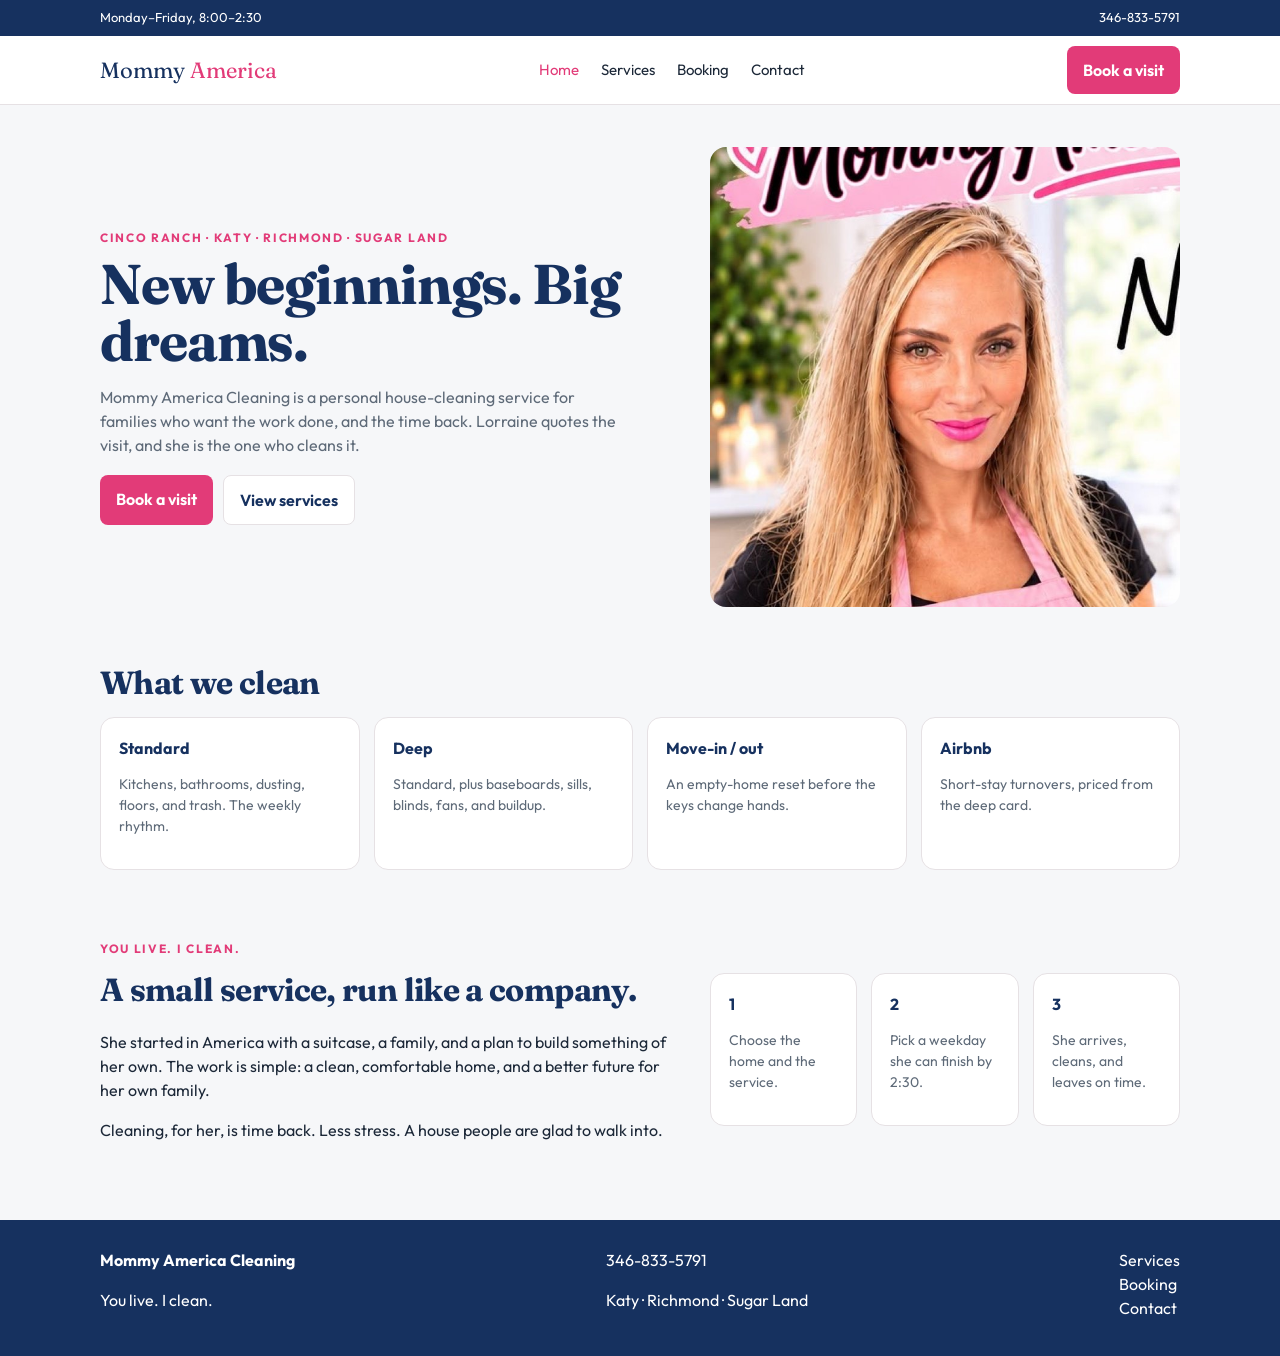
==== commit d86fbdf4: "Split the site into home, services, booking, and contact" ====
--- a/index.html
+++ b/index.html
@@ -3,112 +3,47 @@
 <head>
 <meta charset="UTF-8" />
 <meta name="viewport" content="width=device-width, initial-scale=1" />
-<title>Mommy America Cleaning — Katy, Richmond, Sugar Land</title>
-<meta name="description" content="House and apartment cleaning in Cinco Ranch, Katy, Richmond, and Sugar Land. Standard, deep, move-in, and Airbnb. Call 346-833-5791." />
-<link rel="preconnect" href="https://fonts.googleapis.com" />
-<link href="https://fonts.googleapis.com/css2?family=Fraunces:opsz,wght@9..144,520;9..144,600&family=Outfit:wght@380;500;620&display=swap" rel="stylesheet" />
+<title>Mommy America Cleaning</title>
+<meta name="description" content="Residential cleaning in Cinco Ranch, Katy, Richmond, and Sugar Land. Standard, deep, move-in, and Airbnb cleaning." />
+<link href="https://fonts.googleapis.com/css2?family=Fraunces:opsz,wght@9..144,560&family=Outfit:wght@400;600&display=swap" rel="stylesheet" />
 <link rel="stylesheet" href="styles.css" />
 </head>
 <body>
-<header class="nav">
-  <div class="wrap nav-inner">
-    <a class="brand" href="#top"><span><strong>Mommy America</strong><em>CLEANING</em></span></a>
-    <nav class="links">
-      <a href="#plans">Services</a>
-      <a href="#pricing">Prices</a>
-      <a href="#quote">Book</a>
-      <a href="tel:+13468335791">346-833-5791</a>
-    </nav>
-    <a class="btn pink" href="#quote">Book a visit</a>
-  </div>
-</header>
-<main id="top">
-  <section class="hero wrap">
+<div class="topbar"><div class="wrap"><span>Monday–Friday, 8:00–2:30</span><a href="tel:+13468335791">346-833-5791</a></div></div>
+<header class="nav"><div class="wrap nav-inner"><a class="brand" href="index.html">Mommy <span>America</span></a><nav class="links"><a class="active" href="index.html">Home</a><a href="services.html">Services</a><a href="book.html">Booking</a><a href="contact.html">Contact</a></nav><a class="btn" href="book.html">Book a visit</a></div></header>
+<main class="wrap">
+  <section class="hero">
     <div>
       <p class="kicker">CINCO RANCH · KATY · RICHMOND · SUGAR LAND</p>
-      <h1>A clean home, by the person who shows up.</h1>
-      <p class="lede">Lorraine cleans the visit she quotes. Monday to Friday, on site from 8:00, finished in time for the afternoon school run.</p>
-      <div class="hero-actions">
-        <a class="btn pink" href="#quote">Check a time</a>
-        <a class="btn ghost" href="tel:+13468335791">Call 346-833-5791</a>
-      </div>
-      <p class="fine">3 bedrooms, 2 bathrooms, every 2 weeks, from $130.</p>
+      <h1>New beginnings. Big dreams.</h1>
+      <p class="lede">Mommy America Cleaning is a personal house-cleaning service for families who want the work done, and the time back. Lorraine quotes the visit, and she is the one who cleans it.</p>
+      <div class="actions"><a class="btn" href="book.html">Book a visit</a><a class="btn ghost" href="services.html">View services</a></div>
     </div>
-    <div>
-      <img class="portrait" src="images/lorraine-head.jpg" alt="Lorraine of Mommy America Cleaning" />
-      <div class="quote-chip">You take care of everyone. Let me take care of your home.</div>
+    <img class="portrait" src="images/lorraine-hero.jpg" alt="Lorraine, Mommy America Cleaning" />
+  </section>
+  <section>
+    <h2>What we clean</h2>
+    <div class="grid4">
+      <article class="card"><h3>Standard</h3><p>Kitchens, bathrooms, dusting, floors, and trash. The weekly rhythm.</p></article>
+      <article class="card"><h3>Deep</h3><p>Standard, plus baseboards, sills, blinds, fans, and buildup.</p></article>
+      <article class="card"><h3>Move-in / out</h3><p>An empty-home reset before the keys change hands.</p></article>
+      <article class="card"><h3>Airbnb</h3><p>Short-stay turnovers, priced from the deep card.</p></article>
     </div>
   </section>
-  <section class="wrap stats">
-    <div><b>$130</b><span>3 bed, 2 bath, every 2 weeks</span></div>
-    <div><b>8:00–2:30</b><span>Monday to Friday</span></div>
-    <div><b>$10</b><span>If she brings supplies</span></div>
-    <div><b>346-833-5791</b><span>Call or text</span></div>
-  </section>
-  <section id="plans" class="wrap">
-    <h2>Services</h2>
-    <p class="sub">Houses and apartments. Move-in, move-out, and Airbnb use the deep card unless she quotes the house.</p>
-    <div class="plan-grid">
-      <article class="card"><h3>Standard</h3><p>Kitchen, bathrooms, dust, vacuum, mop, trash, mirrors, and the stove top.</p></article>
-      <article class="card"><h3>Deep</h3><p>Standard, plus baseboards, sills, blinds, cabinet fronts, fans, and buildup.</p></article>
-      <article class="card"><h3>Move-in / out</h3><p>Empty-home reset so the keys can change hands.</p></article>
-      <article class="card"><h3>Airbnb</h3><p>Short-stay turnover, priced from the deep card.</p></article>
+  <section class="split">
+    <div>
+      <p class="kicker">YOU LIVE. I CLEAN.</p>
+      <h2>A small service, run like a company.</h2>
+      <p>She started in America with a suitcase, a family, and a plan to build something of her own. The work is simple: a clean, comfortable home, and a better future for her own family.</p>
+      <p>Cleaning, for her, is time back. Less stress. A house people are glad to walk into.</p>
+    </div>
+    <div class="grid3">
+      <article class="card"><h3>1</h3><p>Choose the home and the service.</p></article>
+      <article class="card"><h3>2</h3><p>Pick a weekday she can finish by 2:30.</p></article>
+      <article class="card"><h3>3</h3><p>She arrives, cleans, and leaves on time.</p></article>
     </div>
   </section>
-  <section class="wrap scope">
-    <div class="panel"><h2>Every standard visit</h2><ul><li>Kitchen wipe-down and sanitizing</li><li>Outside of appliances and the stove top</li><li>Bathrooms and showers</li><li>Dusting, mirrors, and surfaces</li><li>Vacuum, mop or sweep, trash out</li><li>Beds made on request</li></ul></div>
-    <div class="panel"><h2>Added on a deep clean</h2><ul><li>Baseboards, door frames, light switches</li><li>Window sills and blinds</li><li>Cabinet fronts and ceiling fans</li><li>Detail bathroom scrub and buildup</li><li>Behind and under reachable furniture</li><li>More detailed dusting</li></ul></div>
-  </section>
-  <section id="pricing" class="wrap">
-    <h2>Standard cleaning</h2>
-    <div class="table-wrap"><table><thead id="standardHead"></thead><tbody id="standardBody"></tbody></table></div>
-    <h2 style="margin-top:28px">Deep cleaning</h2>
-    <div class="table-wrap"><table><thead id="deepHead"></thead><tbody id="deepBody"></tbody></table></div>
-    <p class="fine">Travel outside the zone is quoted per request. Her supplies are $10. Each extra bathroom is $20.</p>
-  </section>
-  <section id="addons" class="wrap">
-    <h2>Add-ons</h2>
-    <div id="addonList"></div>
-  </section>
-  <section id="quote" class="wrap quote-shell">
-    <div>
-      <h2>Book a visit</h2>
-      <p class="sub">Only times she can finish, leave, and make the 3:00 bus are offered. An Apple Calendar event on that day removes the overlap.</p>
-      <form id="quoteForm" class="panel">
-        <div class="two">
-          <label>Home<select id="home"></select></label>
-          <label>Service<select id="kind"></select></label>
-        </div>
-        <label>How often<select id="freq"></select></label>
-        <div class="row"><span>Extra bathrooms <span class="fine" id="bathNote">2 bathrooms included.</span></span><span class="stepper"><button type="button" id="bathMinus">−</button><b id="baths">0</b><button type="button" id="bathPlus">+</button></span></div>
-        <label class="check"><input type="checkbox" id="ownSupplies" /> She brings the supplies (+$10)</label>
-        <div class="checks" id="addonChecks"></div>
-        <div class="two">
-          <label>Name<input id="name" required placeholder="Your name" /></label>
-          <label>Phone<input id="phone" required placeholder="346-833-5791" /></label>
-        </div>
-        <label>Address<input id="address" required placeholder="Street, Katy or Richmond" /></label>
-        <label>Area<select id="zone"><option value="cinco">Cinco Ranch · about 15 min home</option><option value="richmond">Richmond · about 15 min home</option><option value="katywest">West Katy / 77494 · about 20 min home</option><option value="sugarwest">Sugar Land west of 99 · about 25 min home</option><option value="sugareast">Sugar Land east / First Colony · about 35 min home</option><option value="houston">Houston · too far for the 3:00 bus</option></select></label>
-        <div class="two">
-          <label>Day<input id="day" type="date" /></label>
-          <label>Start<select id="start"></select></label>
-        </div>
-        <p class="fine" id="timeNote"></p>
-        <label>Notes<textarea id="notes" rows="3" placeholder="Pets, gate code, sheets in the closet"></textarea></label>
-        <button class="btn pink" type="submit">Book this visit</button>
-      </form>
-    </div>
-    <aside class="panel quote" id="summary"></aside>
-  </section>
-  <p class="wrap banner">Clean homes. Happier days.</p>
 </main>
-<footer class="wrap">
-  <span>Mommy America Cleaning</span>
-  <a href="tel:+13468335791">346-833-5791</a>
-  <span>Katy · Richmond · Sugar Land</span>
-</footer>
-<div class="callbar"><span>Monday–Friday, 8:00–2:30</span><a class="btn pink" href="tel:+13468335791">346-833-5791</a></div>
-<div class="modal" id="modal"><div class="sheet"><h2>Booked</h2><p id="confirm"></p><button class="btn pink" id="close">Done</button></div></div>
-<script src="app.js"></script>
+<footer><div class="wrap footer-grid"><div><strong>Mommy America Cleaning</strong><p>You live. I clean.</p></div><div><a href="tel:+13468335791">346-833-5791</a><p>Katy · Richmond · Sugar Land</p></div><div><a href="services.html">Services</a><br><a href="book.html">Booking</a><br><a href="contact.html">Contact</a></div></div></footer>
 </body>
 </html>
--- a/styles.css
+++ b/styles.css
@@ -1,77 +1,58 @@
-:root {
-  --navy: #17356f;
-  --ink: #1e2a3d;
-  --pink: #d94b86;
-  --pink-d: #c23874;
-  --blush: #fbf7f8;
-  --paper: #ffffff;
-  --line: #eadde3;
-  --muted: #667085;
+:root { --navy:#16315f; --ink:#1c2838; --pink:#e23b78; --line:#e6e1e4; --muted:#5e6a78; --paper:#fff; --bg:#f6f7f9; }
+* { box-sizing:border-box; }
+html { scroll-behavior:smooth; }
+body { margin:0; color:var(--ink); background:var(--bg); font-family:Outfit, "Segoe UI", sans-serif; line-height:1.5; }
+img { max-width:100%; display:block; }
+a { color:inherit; text-decoration:none; }
+.wrap { width:min(1080px, calc(100% - 32px)); margin:0 auto; }
+.topbar { background:var(--navy); color:#fff; font-size:13px; }
+.topbar .wrap, .nav-inner, .footer-grid { display:flex; justify-content:space-between; gap:16px; align-items:center; }
+.topbar .wrap { height:36px; }
+.nav { background:#fff; border-bottom:1px solid var(--line); position:sticky; top:0; z-index:10; }
+.nav-inner { height:68px; }
+.brand { font-family:Fraunces, serif; color:var(--navy); font-size:22px; }
+.brand span { color:var(--pink); }
+.links { display:flex; gap:22px; font-size:15px; }
+.links a.active { color:var(--pink); }
+.btn { border:0; border-radius:8px; padding:12px 16px; background:var(--pink); color:#fff; font-weight:650; display:inline-block; }
+.ghost { background:#fff; color:var(--navy); border:1px solid var(--line); }
+.hero, .split { display:grid; grid-template-columns:1.1fr .9fr; gap:36px; align-items:center; padding:42px 0; }
+h1, h2 { font-family:Fraunces, serif; color:var(--navy); margin:0 0 10px; letter-spacing:-.02em; }
+h1 { font-size:clamp(38px, 5vw, 56px); line-height:1.02; }
+h2 { font-size:32px; }
+.kicker { color:var(--pink); font-size:12px; letter-spacing:.14em; font-weight:700; margin:0 0 8px; }
+.lede, .sub { color:var(--muted); max-width:520px; }
+.actions { display:flex; gap:10px; flex-wrap:wrap; margin-top:18px; }
+.portrait { width:100%; height:460px; object-fit:cover; object-position:center top; border-radius:16px; }
+.grid4, .grid3 { display:grid; gap:14px; }
+.grid4 { grid-template-columns:repeat(4, 1fr); }
+.grid3 { grid-template-columns:repeat(3, 1fr); }
+.card, .panel { background:#fff; border:1px solid var(--line); border-radius:14px; padding:18px; }
+.card h3 { margin:0 0 6px; color:var(--navy); font-size:16px; }
+.card p, .fine { color:var(--muted); font-size:14px; }
+section { padding:10px 0 28px; }
+.table-wrap { overflow-x:auto; background:#fff; border:1px solid var(--line); border-radius:14px; }
+table { width:100%; border-collapse:collapse; font-size:14px; }
+th, td { padding:12px 14px; text-align:left; border-bottom:1px solid var(--line); }
+th { color:var(--navy); font-size:12px; letter-spacing:.04em; text-transform:uppercase; }
+.addon { display:flex; justify-content:space-between; gap:12px; background:#fff; border:1px solid var(--line); border-radius:12px; padding:12px 14px; margin-bottom:8px; }
+label { display:block; font-size:13px; color:var(--muted); margin-bottom:10px; }
+input, select, textarea { width:100%; margin-top:4px; border:1px solid var(--line); border-radius:8px; padding:11px; font-size:15px; }
+.two { display:grid; grid-template-columns:1fr 1fr; gap:10px; }
+.row, .check, .checks label { display:flex; justify-content:space-between; align-items:center; gap:8px; }
+.stepper button { width:32px; height:32px; border-radius:8px; border:1px solid var(--line); background:#fff; }
+.quote { position:sticky; top:84px; }
+.quote h3 { color:var(--pink); font-size:34px; margin:4px 0; }
+.line { display:flex; justify-content:space-between; gap:8px; font-size:14px; padding:5px 0; }
+.total { border-top:1px solid var(--line); margin-top:8px; padding-top:10px; font-weight:700; }
+footer { background:var(--navy); color:#fff; padding:28px 0; margin-top:20px; }
+.footer-grid { align-items:flex-start; }
+.modal { position:fixed; inset:0; background:rgba(22,49,95,.45); display:none; place-items:center; padding:18px; }
+.modal.on { display:grid; }
+.sheet { background:#fff; border-radius:16px; padding:22px; width:min(440px, 100%); }
+@media (max-width:860px) {
+  .links { display:none; }
+  .hero, .split, .grid4, .grid3, .two, .footer-grid { grid-template-columns:1fr; display:grid; }
+  .portrait { height:360px; }
+  .quote { position:static; }
 }
-* { box-sizing: border-box; }
-html { scroll-behavior: smooth; }
-body { margin: 0; color: var(--ink); background: var(--blush); font-family: Outfit, "Segoe UI", sans-serif; line-height: 1.5; }
-img { max-width: 100%; display: block; }
-a { color: inherit; text-decoration: none; }
-button, input, select, textarea { font-family: inherit; }
-.wrap { width: min(1120px, calc(100% - 32px)); margin: 0 auto; }
-.nav { position: sticky; top: 0; z-index: 20; background: rgba(251,247,248,.94); backdrop-filter: blur(14px); border-bottom: 1px solid var(--line); }
-.nav-inner { display: flex; align-items: center; justify-content: space-between; height: 68px; gap: 16px; }
-.brand { display: flex; align-items: center; gap: 10px; color: var(--navy); }
-.brand strong { font-family: "Fraunces", serif; font-size: 22px; font-weight: 560; }
-.brand em { display: block; font-style: normal; letter-spacing: .16em; font-size: 10px; color: var(--pink); font-weight: 650; }
-.links { display: flex; gap: 20px; color: var(--navy); font-size: 14px; }
-.btn { border: 0; cursor: pointer; border-radius: 999px; padding: 12px 18px; font-weight: 620; display: inline-flex; align-items: center; justify-content: center; }
-.pink { background: var(--pink); color: white; }
-.pink:hover { background: var(--pink-d); }
-.ghost { background: white; border: 1px solid var(--line); color: var(--navy); }
-.hero { display: grid; grid-template-columns: 1.05fr .95fr; gap: 42px; align-items: center; padding: 42px 0 18px; }
-.kicker { color: var(--pink); font-size: 13px; letter-spacing: .14em; font-weight: 650; margin: 0 0 8px; }
-h1, h2 { font-family: Fraunces, serif; font-weight: 560; color: var(--navy); letter-spacing: -.02em; }
-h1 { font-size: clamp(42px, 5vw, 64px); line-height: .98; margin: 0 0 12px; }
-h2 { font-size: 34px; margin: 0 0 8px; }
-.lede, .sub { color: var(--muted); max-width: 540px; }
-.hero-actions { display: flex; gap: 10px; flex-wrap: wrap; margin: 18px 0 10px; }
-.fine { color: var(--muted); font-size: 13px; }
-.portrait { width: 100%; height: 520px; object-fit: cover; object-position: center top; border-radius: 24px; }
-.quote-chip { margin-top: 12px; background: white; border: 1px solid var(--line); border-radius: 16px; padding: 14px 16px; color: var(--navy); }
-.stats, .plan-grid, .scope, .split, .quote-shell { display: grid; gap: 14px; }
-.stats { grid-template-columns: repeat(4, 1fr); padding: 8px 0 20px; }
-.stats div, .card, .panel { background: var(--paper); border: 1px solid var(--line); border-radius: 18px; }
-.stats div { padding: 16px; }
-.stats b { display: block; color: var(--navy); font-size: 20px; }
-.stats span, .card p { color: var(--muted); font-size: 13px; }
-section { padding: 28px 0; }
-.plan-grid, .scope { grid-template-columns: repeat(4, 1fr); }
-.card { padding: 18px; }
-.card h3 { margin: 0 0 6px; font-size: 15px; color: var(--navy); }
-.table-wrap { overflow-x: auto; background: white; border: 1px solid var(--line); border-radius: 18px; }
-table { width: 100%; border-collapse: collapse; font-size: 14px; }
-th, td { padding: 12px 14px; text-align: left; border-bottom: 1px solid var(--line); }
-th { color: var(--navy); font-size: 12px; letter-spacing: .04em; text-transform: uppercase; }
-.split, .quote-shell, .scope { grid-template-columns: 1fr 1fr; }
-.addon { display: flex; justify-content: space-between; gap: 12px; background: white; border: 1px solid var(--line); border-radius: 14px; padding: 12px 14px; margin-bottom: 8px; }
-.panel { padding: 18px; }
-label { display: block; font-size: 13px; color: var(--muted); margin-bottom: 10px; }
-input, select, textarea { width: 100%; margin-top: 4px; border: 1px solid var(--line); border-radius: 12px; padding: 11px; font-size: 15px; color: var(--ink); background: white; }
-.two { display: grid; grid-template-columns: 1fr 1fr; gap: 10px; }
-.row, .check, .checks label { display: flex; justify-content: space-between; align-items: center; gap: 8px; }
-.stepper button { width: 32px; height: 32px; border-radius: 50%; border: 1px solid var(--line); background: white; cursor: pointer; color: var(--navy); }
-.quote { position: sticky; top: 84px; }
-.quote h3 { font-family: Fraunces, serif; font-size: 36px; margin: 4px 0 10px; color: var(--pink); }
-.line { display: flex; justify-content: space-between; gap: 8px; font-size: 14px; padding: 5px 0; }
-.total { border-top: 1px solid var(--line); margin-top: 8px; padding-top: 10px; font-weight: 680; color: var(--navy); }
-ul { margin: 0; padding-left: 18px; color: var(--muted); }
-.banner { text-align: center; color: var(--navy); font-family: Fraunces, serif; font-size: 28px; margin: 8px 0; }
-footer, .callbar { display: flex; justify-content: space-between; gap: 12px; flex-wrap: wrap; color: var(--navy); font-size: 14px; }
-.callbar { position: sticky; bottom: 0; background: white; border-top: 1px solid var(--line); padding: 10px 16px; }
-.modal { position: fixed; inset: 0; background: rgba(23,53,111,.45); display: none; place-items: center; padding: 18px; }
-.modal.on { display: grid; }
-.sheet { background: white; border-radius: 22px; padding: 22px; width: min(460px, 100%); }
-@media (max-width: 860px) {
-  .links { display: none; }
-  .hero, .stats, .plan-grid, .split, .quote-shell, .scope, .two { grid-template-columns: 1fr; }
-  .portrait { height: 380px; }
-  .quote { position: static; }
-  .plan-grid { grid-template-columns: 1fr 1fr; }
-}
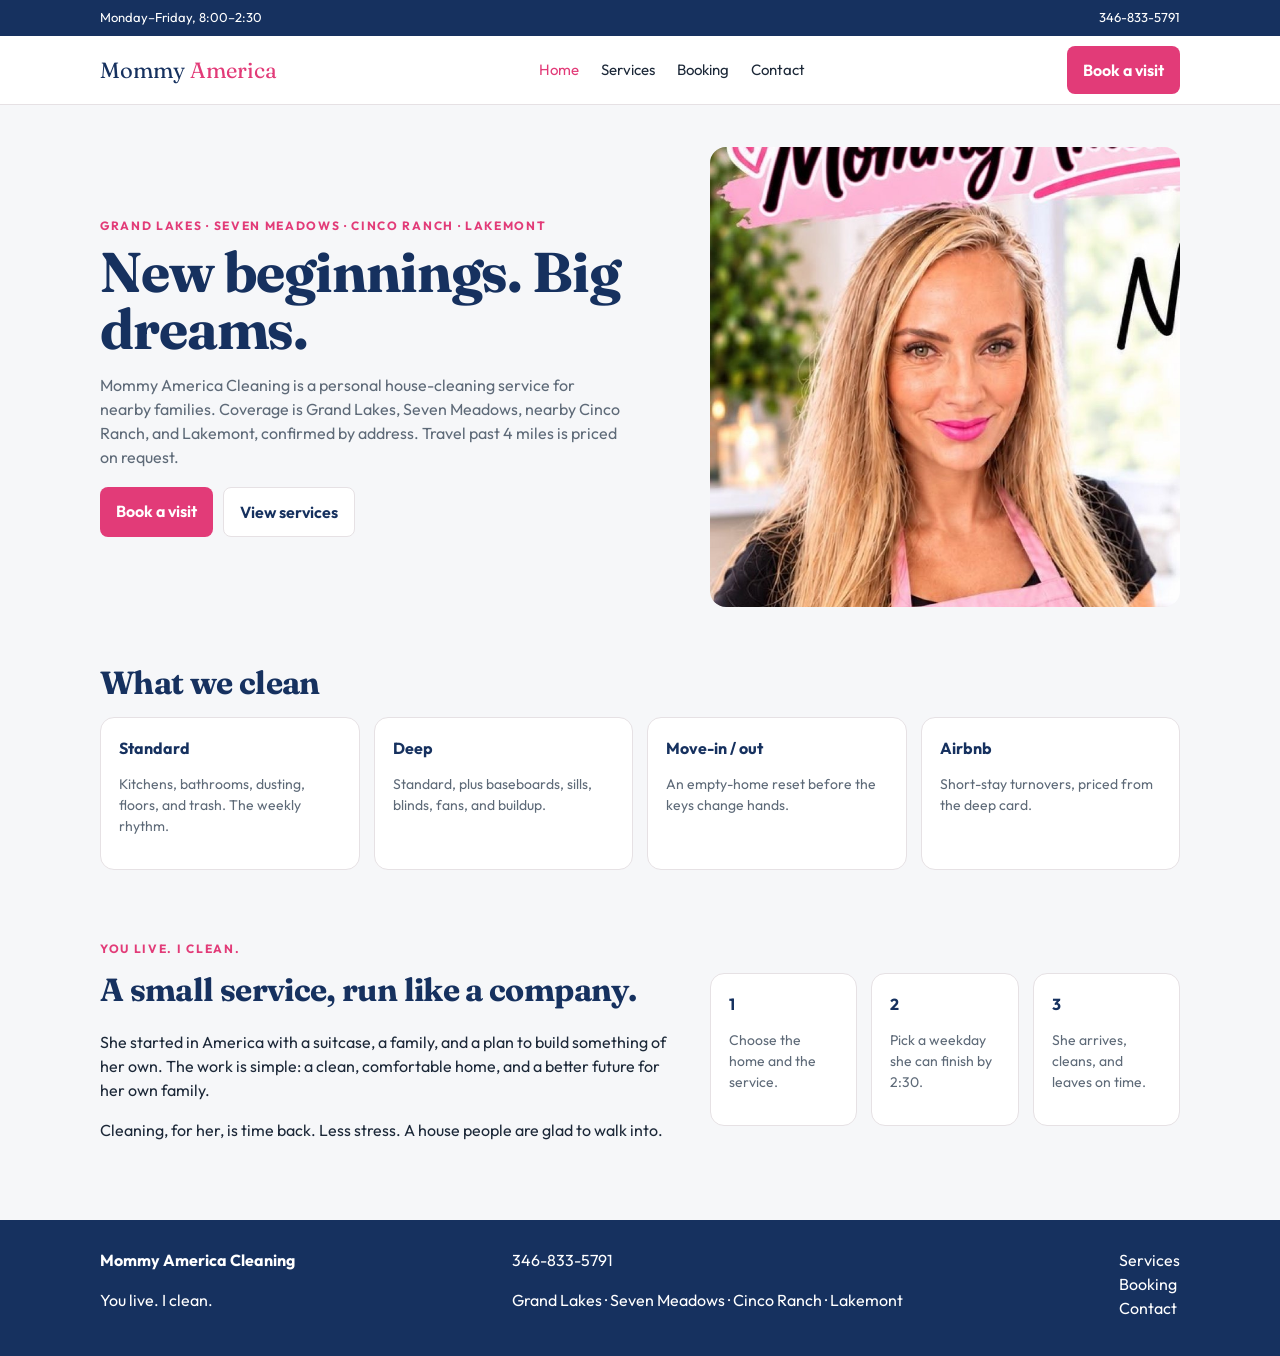
==== commit 09f95202: "Limit coverage to the 4-mile neighborhoods" ====
--- a/index.html
+++ b/index.html
@@ -4,7 +4,7 @@
 <meta charset="UTF-8" />
 <meta name="viewport" content="width=device-width, initial-scale=1" />
 <title>Mommy America Cleaning</title>
-<meta name="description" content="Residential cleaning in Cinco Ranch, Katy, Richmond, and Sugar Land. Standard, deep, move-in, and Airbnb cleaning." />
+<meta name="description" content="Residential cleaning in Grand Lakes, Seven Meadows, nearby Cinco Ranch, and Lakemont. Coverage confirmed by address." />
 <link href="https://fonts.googleapis.com/css2?family=Fraunces:opsz,wght@9..144,560&family=Outfit:wght@400;600&display=swap" rel="stylesheet" />
 <link rel="stylesheet" href="styles.css" />
 </head>
@@ -14,9 +14,9 @@
 <main class="wrap">
   <section class="hero">
     <div>
-      <p class="kicker">CINCO RANCH · KATY · RICHMOND · SUGAR LAND</p>
+      <p class="kicker">GRAND LAKES · SEVEN MEADOWS · CINCO RANCH · LAKEMONT</p>
       <h1>New beginnings. Big dreams.</h1>
-      <p class="lede">Mommy America Cleaning is a personal house-cleaning service for families who want the work done, and the time back. Lorraine quotes the visit, and she is the one who cleans it.</p>
+      <p class="lede">Mommy America Cleaning is a personal house-cleaning service for nearby families. Coverage is Grand Lakes, Seven Meadows, nearby Cinco Ranch, and Lakemont, confirmed by address. Travel past 4 miles is priced on request.</p>
       <div class="actions"><a class="btn" href="book.html">Book a visit</a><a class="btn ghost" href="services.html">View services</a></div>
     </div>
     <img class="portrait" src="images/lorraine-hero.jpg" alt="Lorraine, Mommy America Cleaning" />
@@ -44,6 +44,6 @@
     </div>
   </section>
 </main>
-<footer><div class="wrap footer-grid"><div><strong>Mommy America Cleaning</strong><p>You live. I clean.</p></div><div><a href="tel:+13468335791">346-833-5791</a><p>Katy · Richmond · Sugar Land</p></div><div><a href="services.html">Services</a><br><a href="book.html">Booking</a><br><a href="contact.html">Contact</a></div></div></footer>
+<footer><div class="wrap footer-grid"><div><strong>Mommy America Cleaning</strong><p>You live. I clean.</p></div><div><a href="tel:+13468335791">346-833-5791</a><p>Grand Lakes · Seven Meadows · Cinco Ranch · Lakemont</p></div><div><a href="services.html">Services</a><br><a href="book.html">Booking</a><br><a href="contact.html">Contact</a></div></div></footer>
 </body>
 </html>
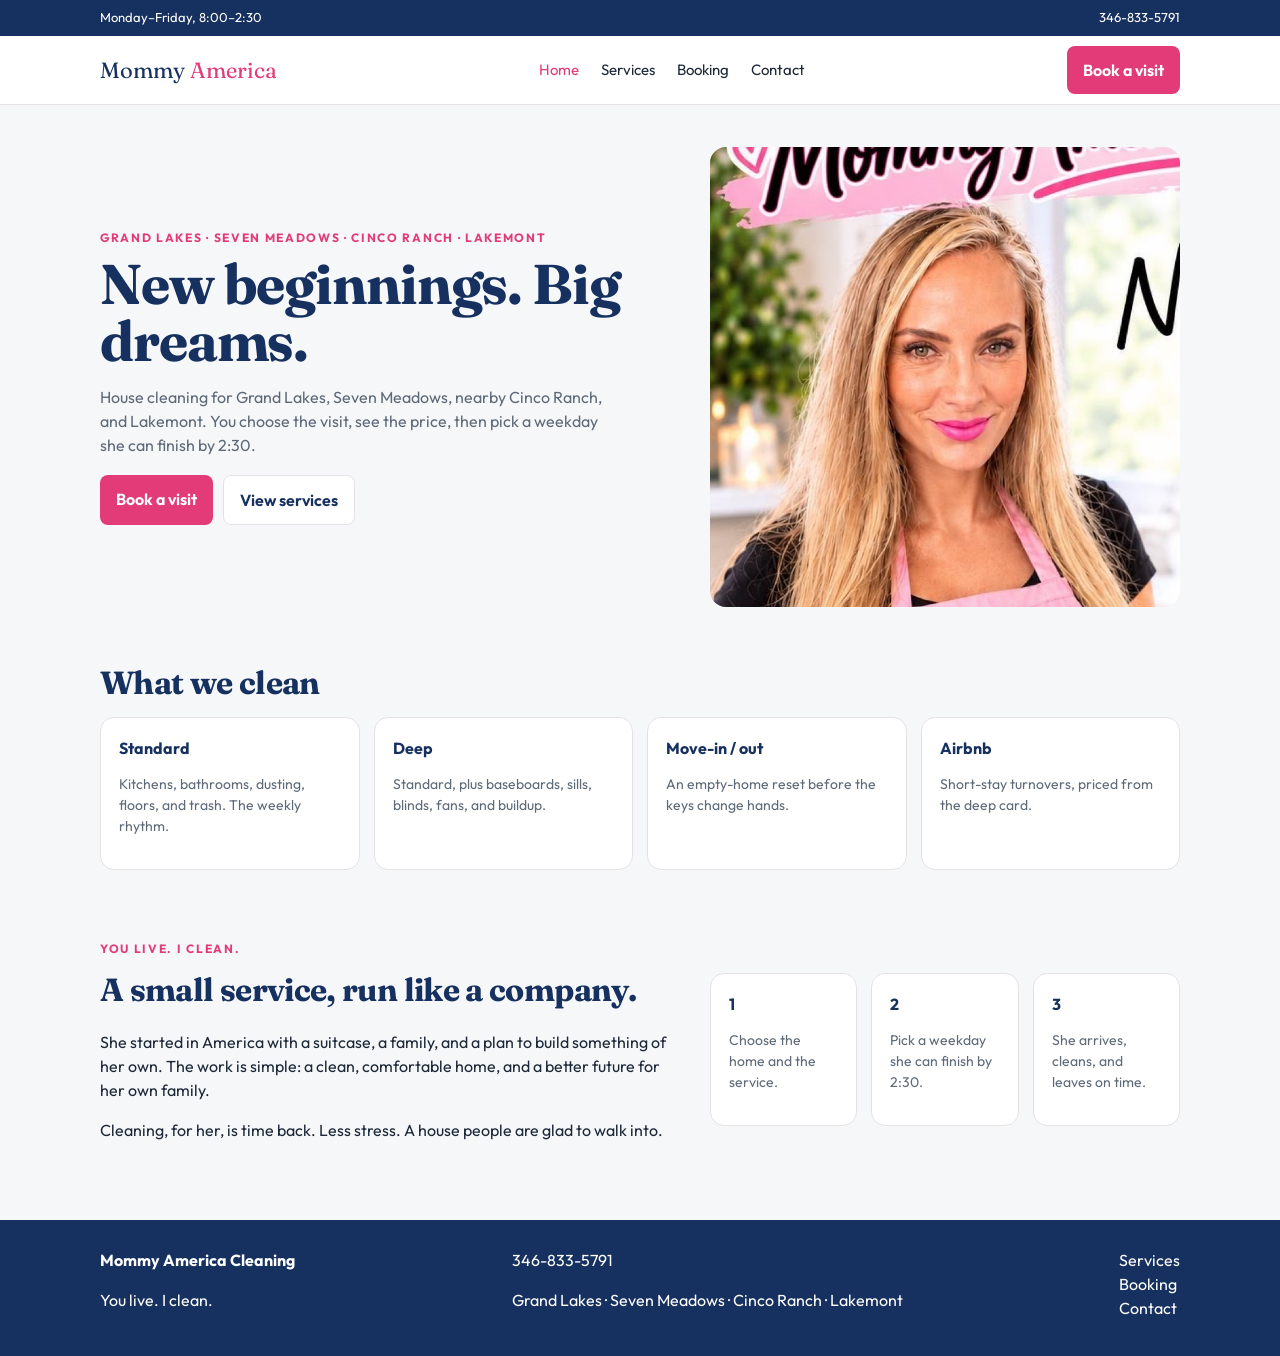
==== commit ba2602b5: "Polish the site and flag in-area or out-of-area from the ZIP" ====
--- a/index.html
+++ b/index.html
@@ -16,7 +16,7 @@
     <div>
       <p class="kicker">GRAND LAKES · SEVEN MEADOWS · CINCO RANCH · LAKEMONT</p>
       <h1>New beginnings. Big dreams.</h1>
-      <p class="lede">Mommy America Cleaning is a personal house-cleaning service for nearby families. Coverage is Grand Lakes, Seven Meadows, nearby Cinco Ranch, and Lakemont, confirmed by address. Travel past 4 miles is priced on request.</p>
+      <p class="lede">House cleaning for Grand Lakes, Seven Meadows, nearby Cinco Ranch, and Lakemont. You choose the visit, see the price, then pick a weekday she can finish by 2:30.</p>
       <div class="actions"><a class="btn" href="book.html">Book a visit</a><a class="btn ghost" href="services.html">View services</a></div>
     </div>
     <img class="portrait" src="images/lorraine-hero.jpg" alt="Lorraine, Mommy America Cleaning" />
--- a/styles.css
+++ b/styles.css
@@ -41,8 +41,18 @@
 .two { display:grid; grid-template-columns:1fr 1fr; gap:10px; }
 .row, .check, .checks label { display:flex; justify-content:space-between; align-items:center; gap:8px; }
 .stepper button { width:32px; height:32px; border-radius:8px; border:1px solid var(--line); background:#fff; }
+.week { display:flex; gap:8px; overflow-x:auto; margin:16px 0; }
+.week button { border:1px solid var(--line); background:#fff; border-radius:10px; padding:10px 12px; min-width:92px; cursor:pointer; }
+.week button.on { background:var(--navy); color:#fff; border-color:var(--navy); }
+.dayboard { background:#fff; border:1px solid var(--line); border-radius:14px; padding:14px; }
+.slot { display:flex; justify-content:space-between; align-items:center; border-radius:10px; padding:10px 12px; margin-bottom:8px; }
+.slot.open { background:#eef8f2; color:#1f7a4d; cursor:pointer; border:1px solid #cfe8da; }
+.slot.busy { background:#f8eeee; color:#a12626; border:1px solid #f0d4d4; }
+.slot.pick { outline:2px solid var(--pink); }
+.badge { display:inline-block; border-radius:999px; padding:6px 10px; font-size:13px; font-weight:700; }
+.badge.in { background:#eef8f2; color:#1f7a4d; }
+.badge.out { background:#fff6e8; color:#9a5b00; }
 .quote { position:sticky; top:84px; }
-.quote h3 { color:var(--pink); font-size:34px; margin:4px 0; }
 .line { display:flex; justify-content:space-between; gap:8px; font-size:14px; padding:5px 0; }
 .total { border-top:1px solid var(--line); margin-top:8px; padding-top:10px; font-weight:700; }
 footer { background:var(--navy); color:#fff; padding:28px 0; margin-top:20px; }
